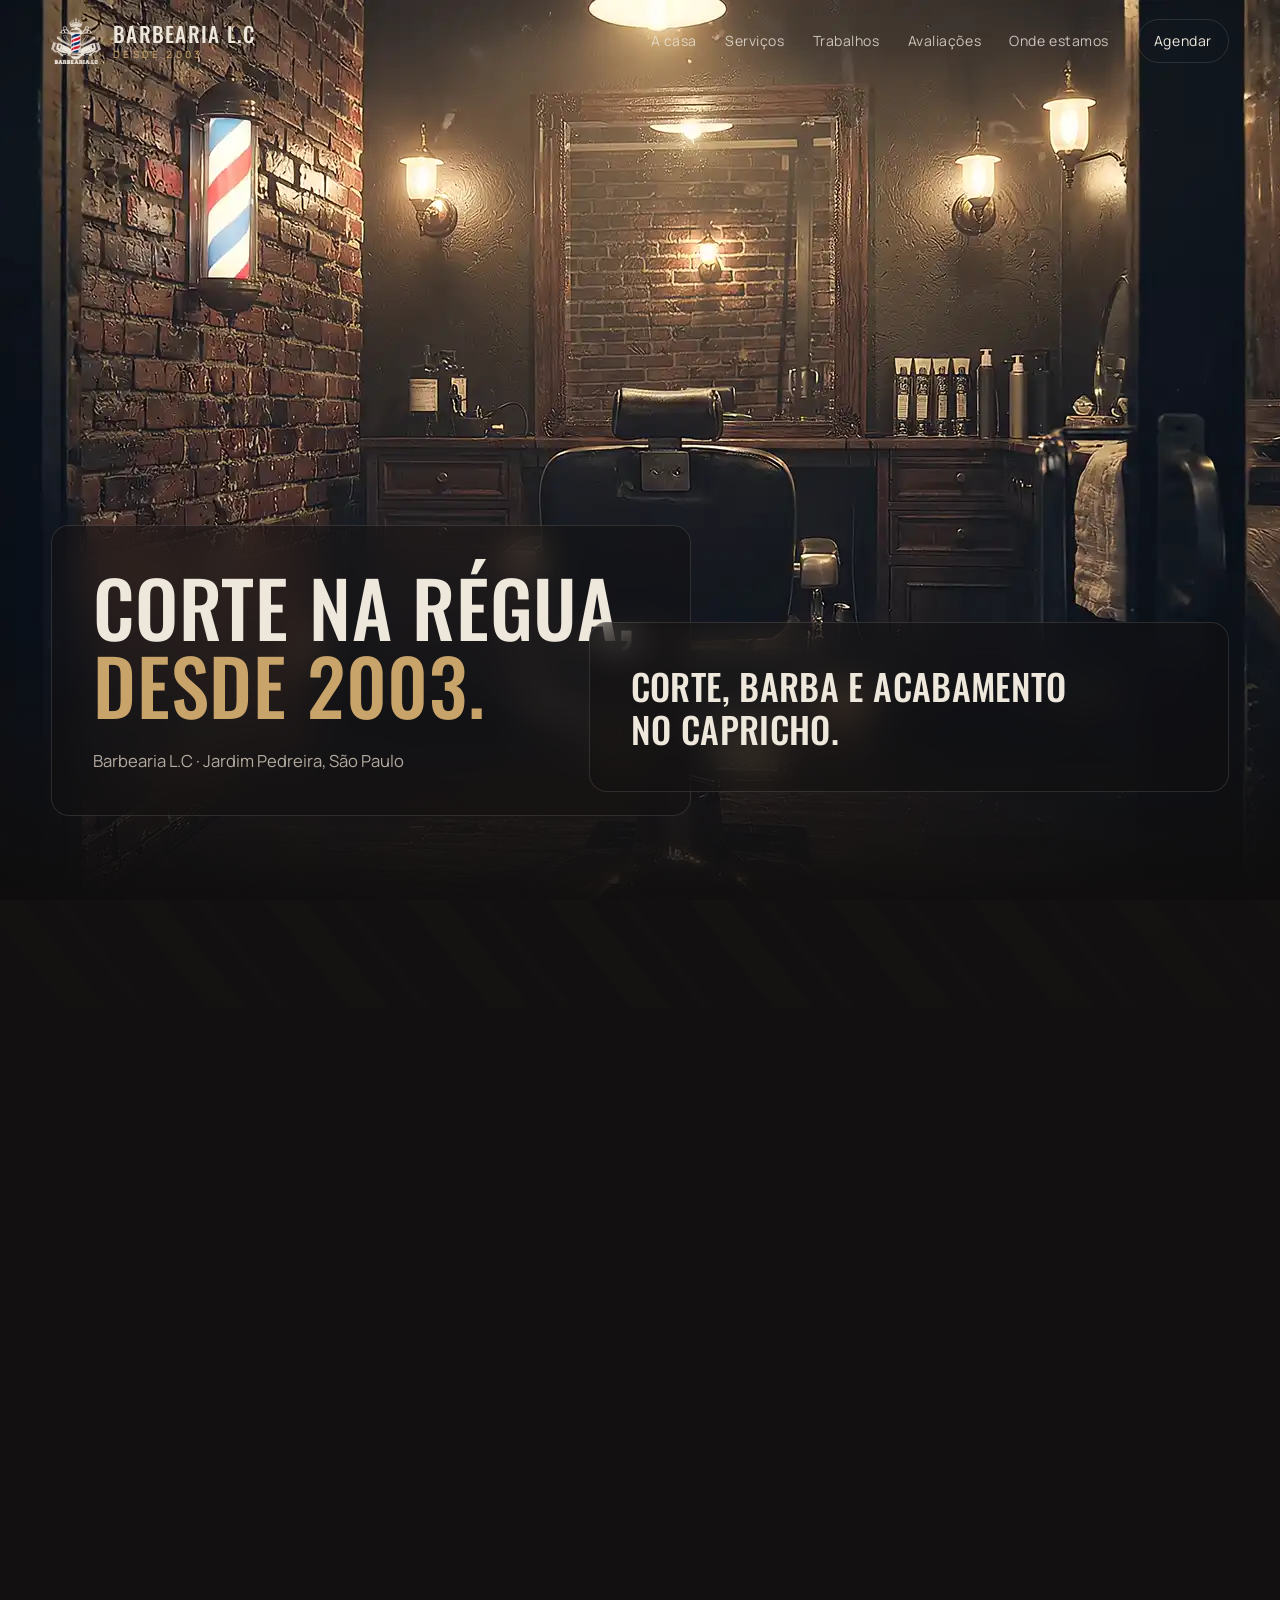
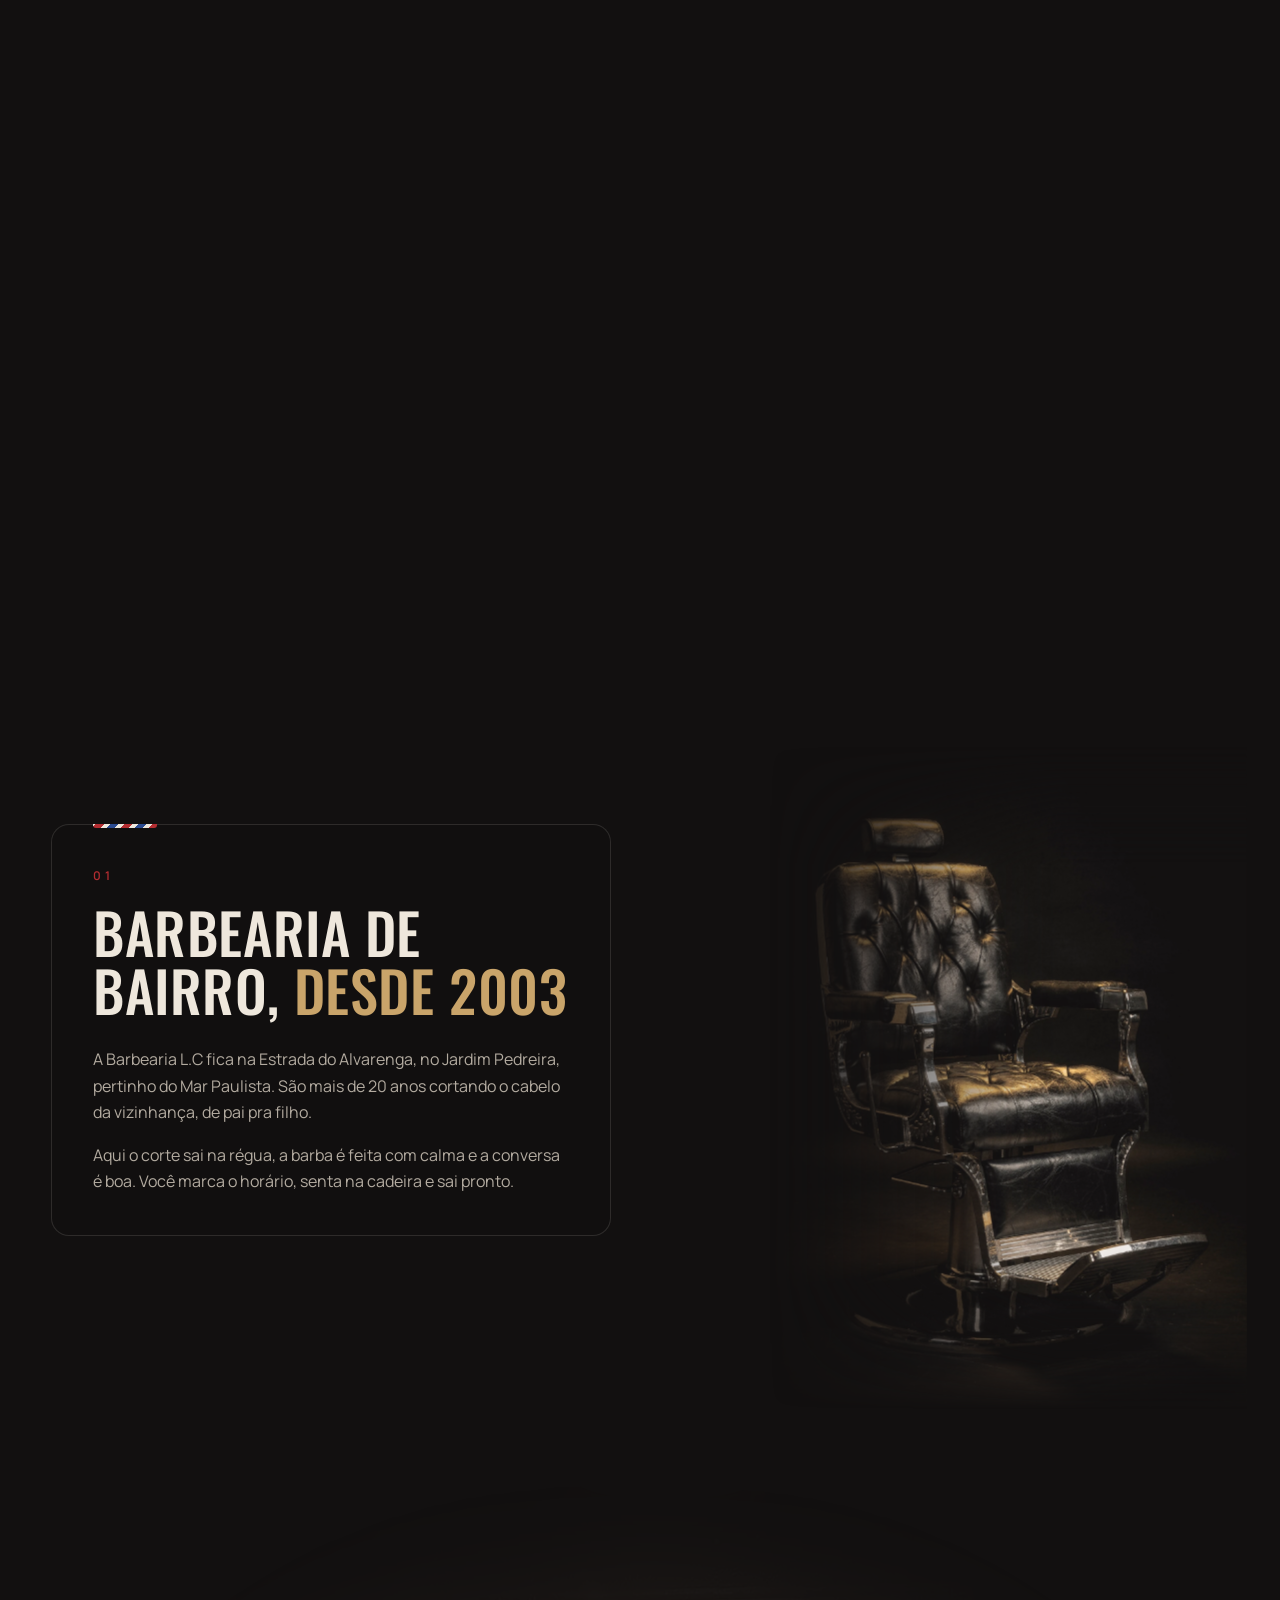
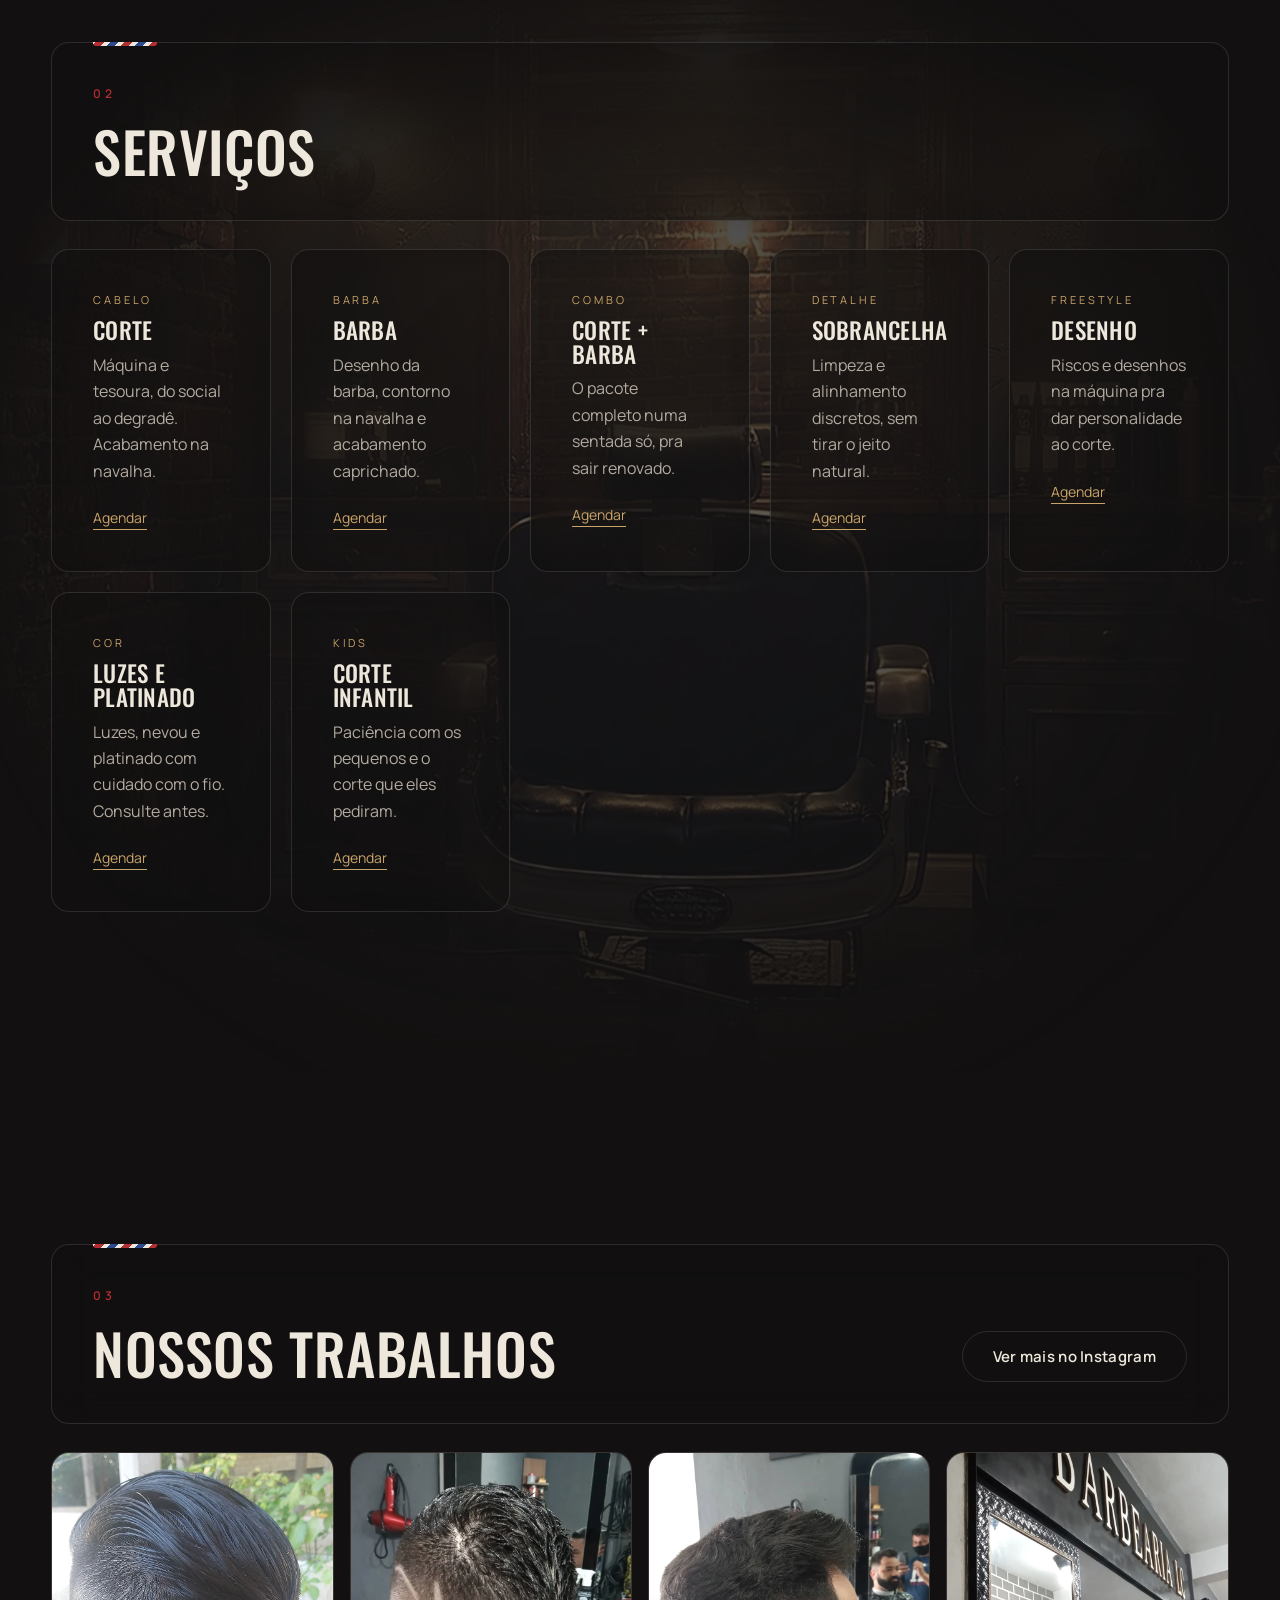
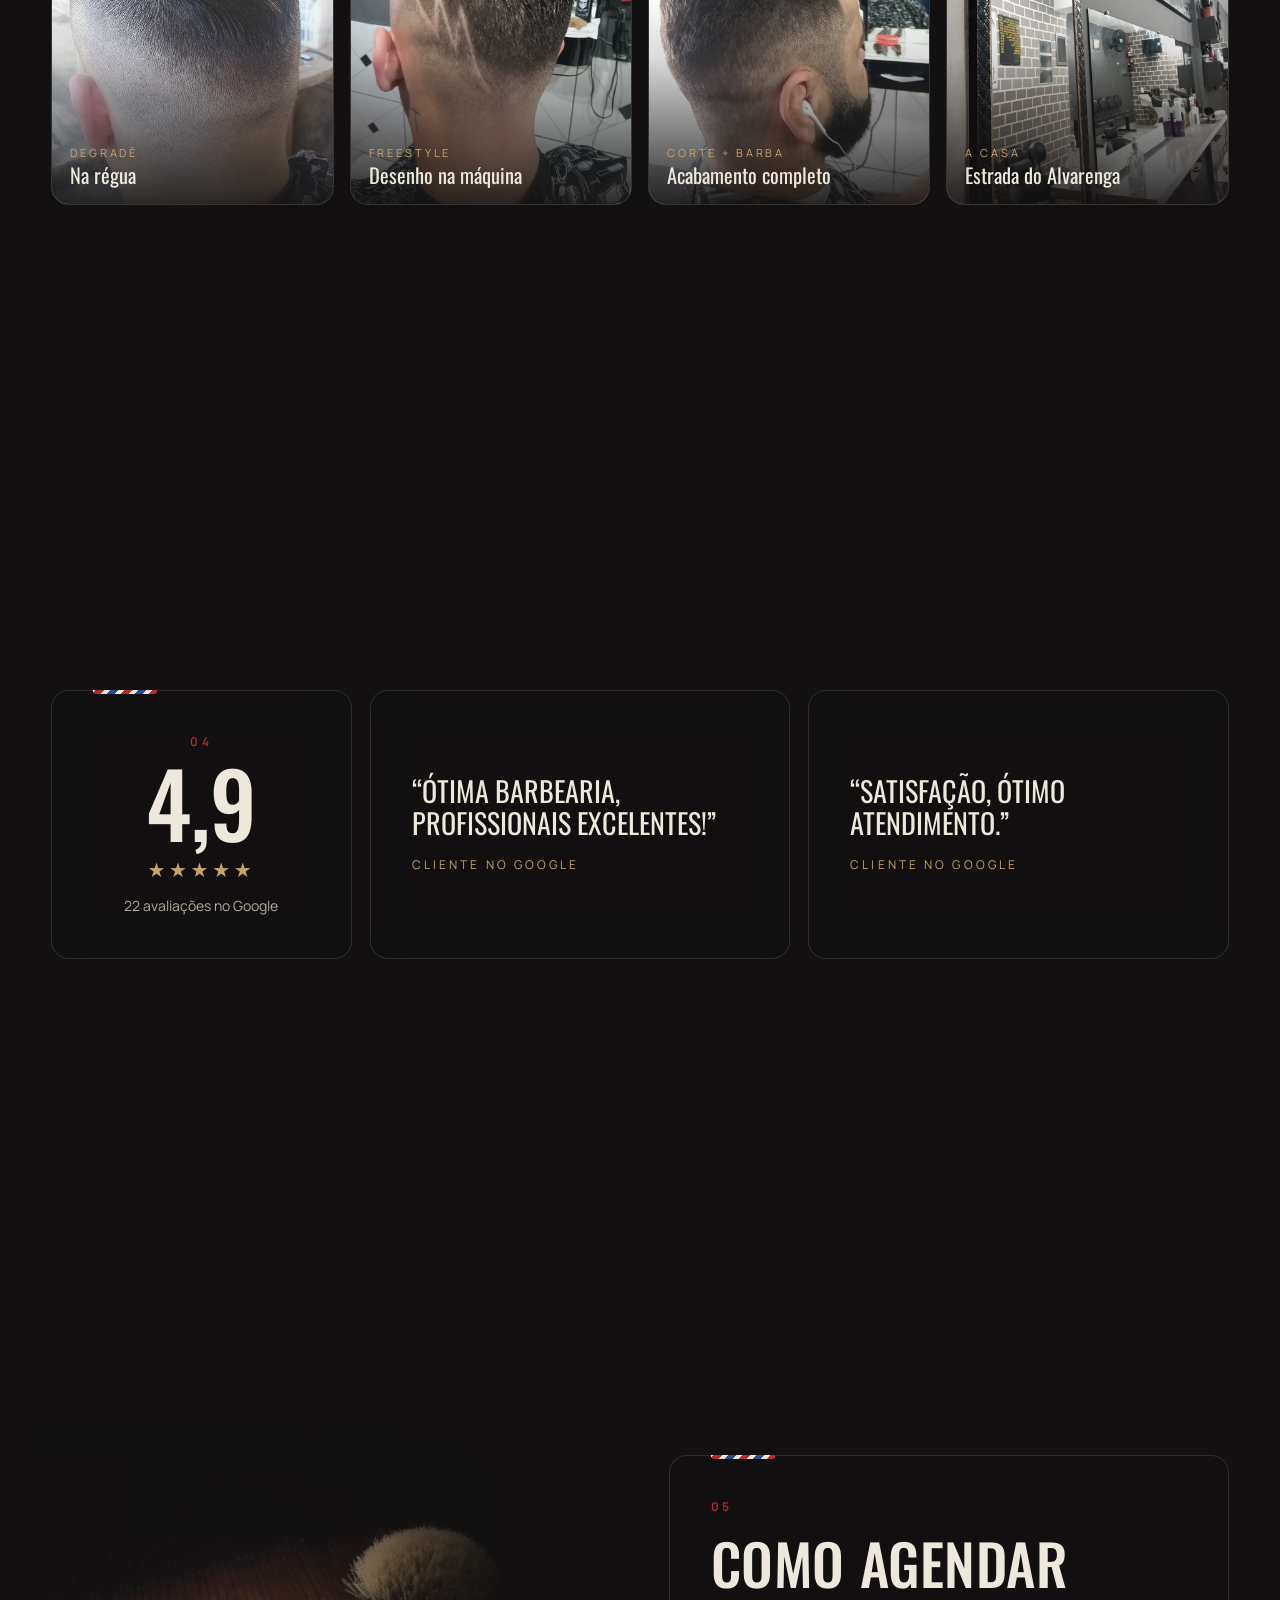
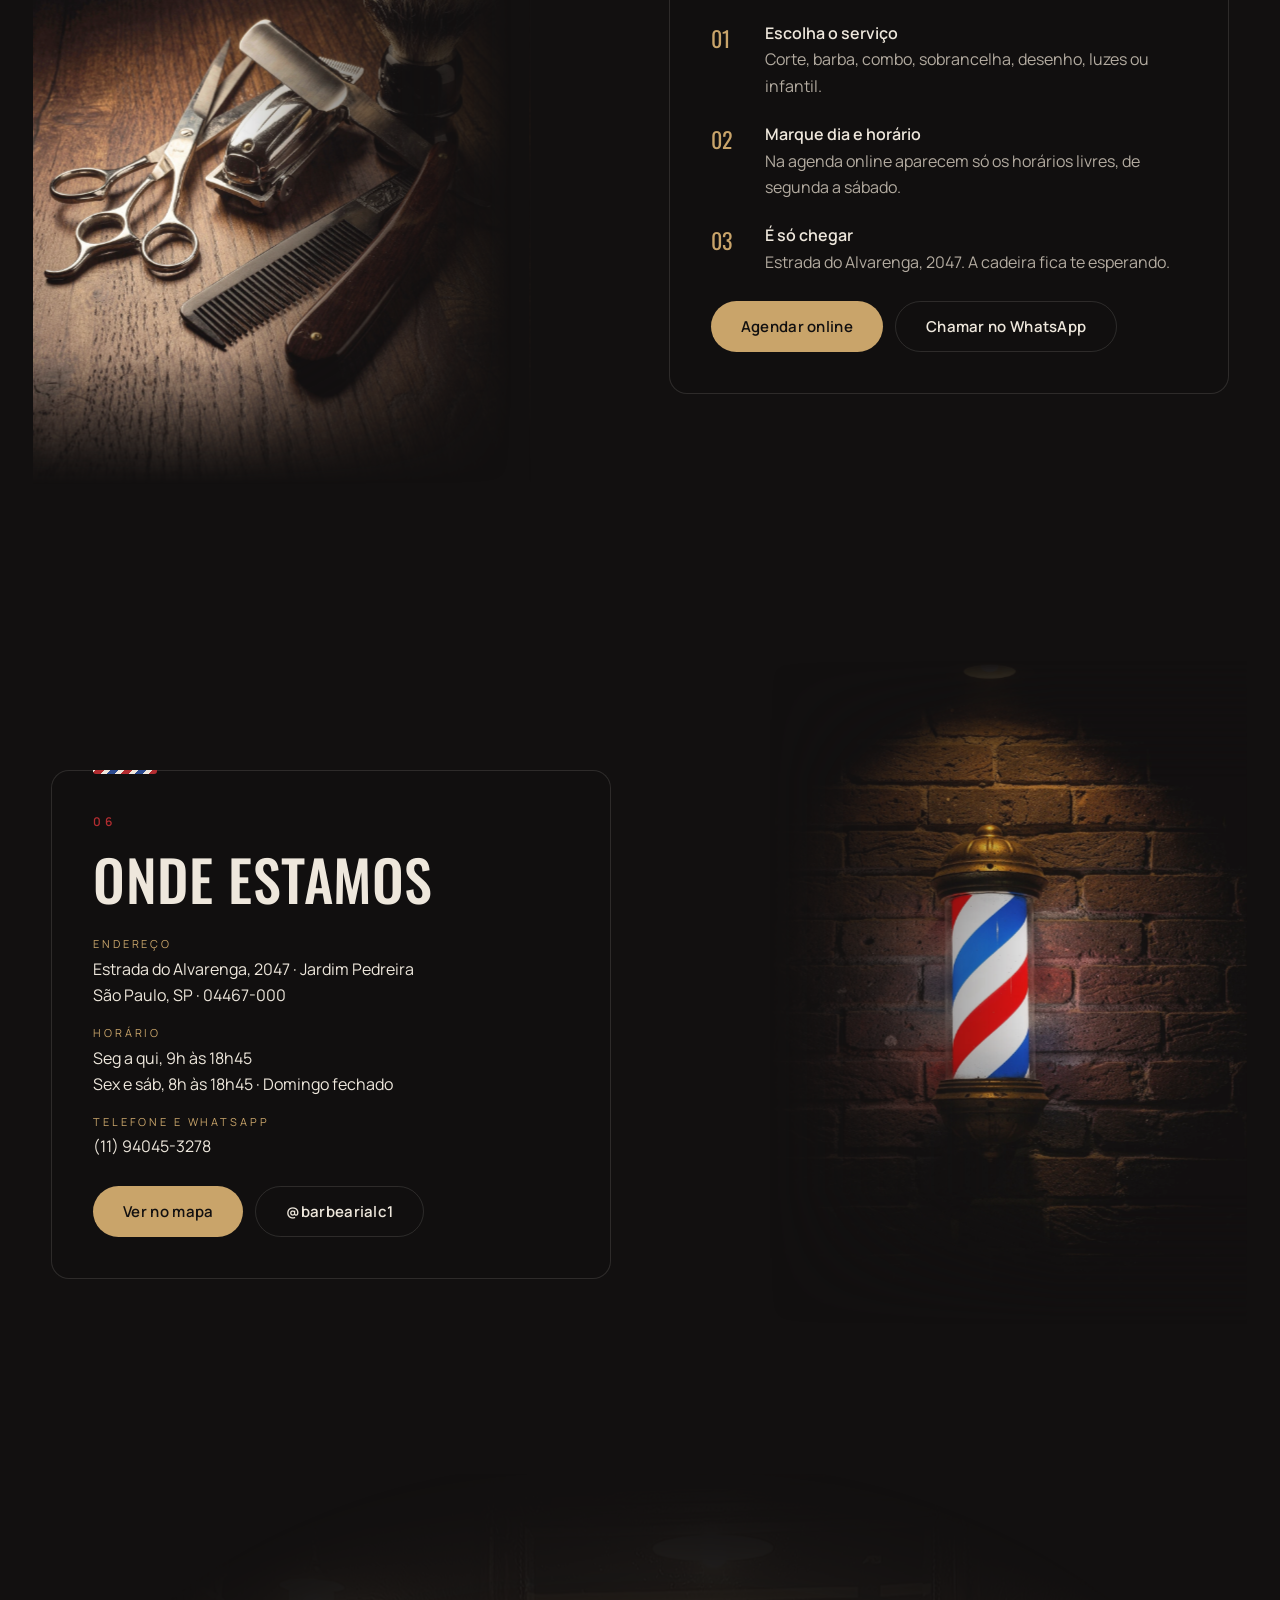
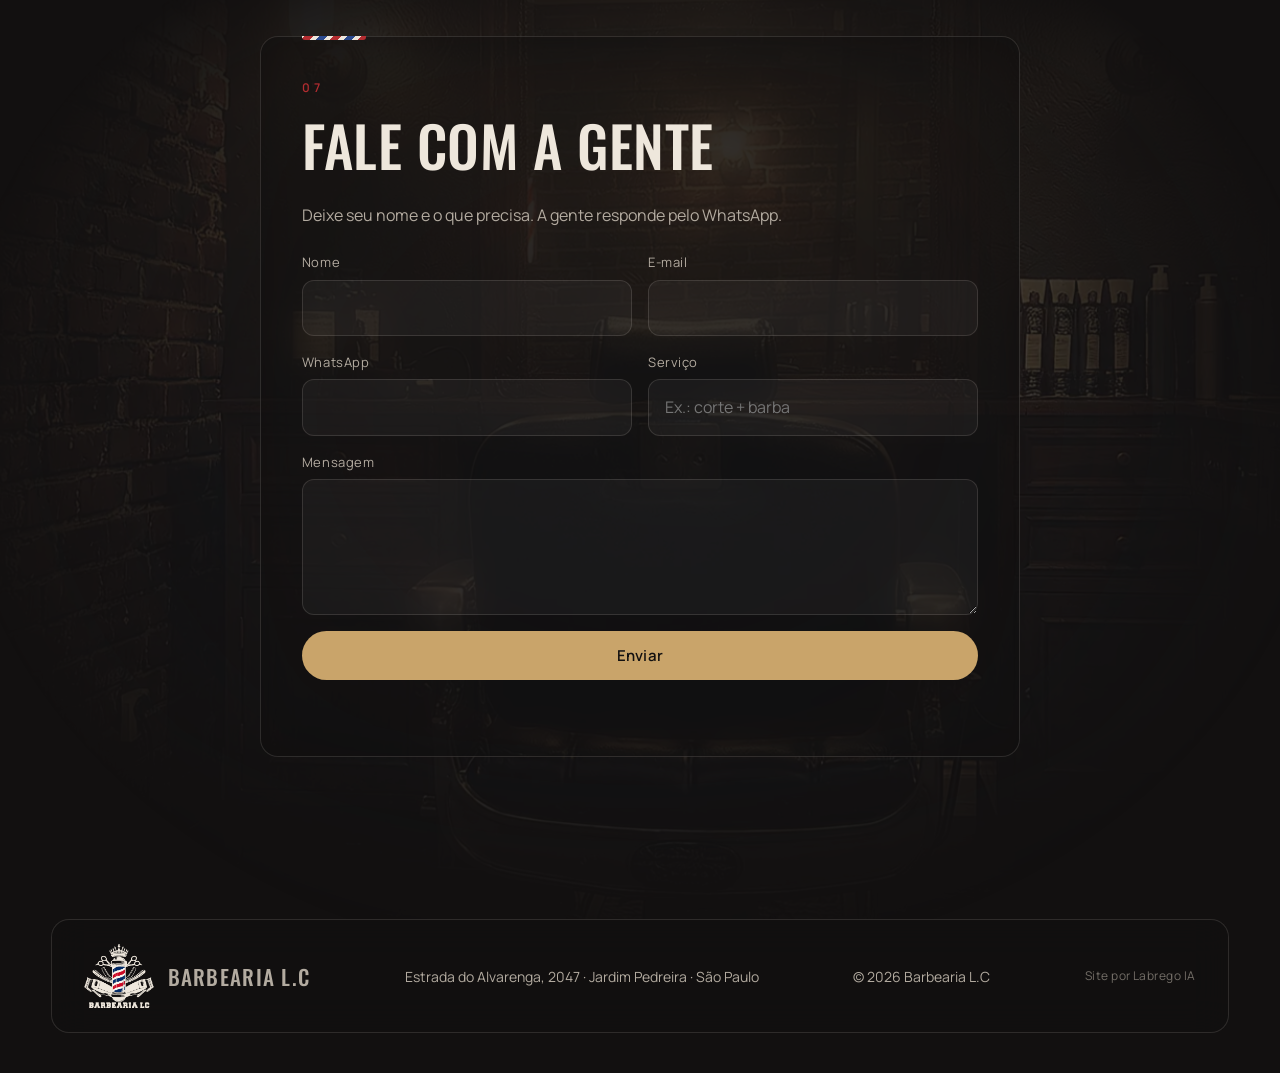
==== site/index.html @ 3ea953ac "Site da Barbearia L.C: abertura cinematográfica, serviços, trabalhos, avaliações, agenda e painel Co" ====
<!doctype html>
<!--
  Barbearia L.C · Site Cinematográfico por Labrego IA (labregoia.com.br)
  Projeto: LBG-SC-20261104-086B96C0A0 · Assinatura LBG-SC-2026-v1
  © 2026 Labrego IA. Estrutura, código e método licenciados.
-->
<html lang="pt-BR">
<head>
  <meta charset="utf-8">
  <meta name="viewport" content="width=device-width, initial-scale=1">
  <title>Barbearia L.C · Corte e barba no Jardim Pedreira, São Paulo</title>
  <meta name="description" content="Barbearia L.C, desde 2003 na Estrada do Alvarenga, 2047 (Jardim Pedreira / Mar Paulista, zona sul de SP). Corte, barba, sobrancelha, desenho e luzes. Agende online ou pelo WhatsApp.">
  <meta name="generator" content="Site Cinematográfico · Labrego IA">
  <meta name="author" content="Labrego IA · labregoia.com.br">
  <meta property="og:title" content="Barbearia L.C · Desde 2003">
  <meta property="og:description" content="Corte na régua, barba e acabamento no Jardim Pedreira, zona sul de São Paulo. Agende online.">
  <meta property="og:image" content="assets/frames/desktop/f_0001.webp">
  <meta name="theme-color" content="#121010">
  <link rel="icon" href="assets/logo.png">
  <link rel="preconnect" href="https://fonts.googleapis.com">
  <link rel="preconnect" href="https://fonts.gstatic.com" crossorigin>
  <link href="https://fonts.googleapis.com/css2?family=Oswald:wght@400;500;600&family=Manrope:wght@400;500;600&display=swap" rel="stylesheet">
  <link rel="preload" as="image" href="assets/frames/desktop/f_0001.webp">
  <link rel="stylesheet" href="estilo.css?v=1">
</head>
<body>

<header class="topo">
  <a href="#inicio" class="marca" aria-label="Barbearia L.C">
    <img class="marca-logo" src="assets/logo.png" alt="" width="515" height="474">
    <span class="marca-texto">Barbearia L.C<small>desde 2003</small></span>
  </a>
  <nav class="menu" aria-label="Seções">
    <a href="#sobre">A casa</a>
    <a href="#servicos">Serviços</a>
    <a href="#trabalhos">Trabalhos</a>
    <a href="#avaliacoes">Avaliações</a>
    <a href="#local">Onde estamos</a>
    <a href="agendar.html" class="menu-cta">Agendar</a>
  </nav>
</header>

<main>

  <section id="inicio" class="cine" style="--altura: 420vh">
    <div class="cine-palco">
      <canvas class="cine-canvas" aria-hidden="true"></canvas>
      <div class="cine-vinheta"></div>

      <div class="momento" data-de="0" data-ate="0.28">
        <div class="painel painel--vidro">
          <h1 class="titulo-abertura">Corte na régua, <em>desde 2003.</em></h1>
          <p class="apoio">Barbearia L.C · Jardim Pedreira, São Paulo</p>
        </div>
      </div>
      <div class="momento momento--direita" data-de="0.36" data-ate="0.64">
        <div class="painel painel--vidro">
          <p class="destaque">Corte, barba e acabamento no capricho.</p>
        </div>
      </div>
      <div class="momento momento--centro" data-de="0.72" data-ate="1">
        <div class="painel painel--vidro">
          <p class="destaque">Sua cadeira tá esperando.</p>
          <a href="agendar.html" class="botao">Agendar horário</a>
        </div>
      </div>

      <div class="cine-dica" aria-hidden="true"><span></span>role</div>
    </div>
  </section>

  <section id="sobre" class="secao">
    <img class="arte arte--direita arte--retrato" src="assets/img/desde2003.webp?v=1" alt="" loading="lazy">
    <div class="secao-grade">
      <div class="painel revelar">
        <span class="rotulo">01</span>
        <h2>Barbearia de bairro, <em>desde 2003</em></h2>
        <p>A Barbearia L.C fica na Estrada do Alvarenga, no Jardim Pedreira, pertinho do Mar Paulista. São mais de 20 anos cortando o cabelo da vizinhança, de pai pra filho.</p>
        <p>Aqui o corte sai na régua, a barba é feita com calma e a conversa é boa. Você marca o horário, senta na cadeira e sai pronto.</p>
      </div>
    </div>
  </section>

  <section id="servicos" class="secao secao--larga">
    <img class="arte arte--fundo" src="assets/img/servicos-fundo.webp?v=1" alt="" loading="lazy">
    <div class="painel painel--cabecalho revelar">
      <span class="rotulo">02</span>
      <h2>Serviços</h2>
    </div>
    <div class="cartoes">
      <article class="painel cartao revelar">
        <span class="tag">Cabelo</span>
        <h3>Corte</h3>
        <p>Máquina e tesoura, do social ao degradê. Acabamento na navalha.</p>
        <a href="agendar.html?servico=corte">Agendar</a>
      </article>
      <article class="painel cartao revelar">
        <span class="tag">Barba</span>
        <h3>Barba</h3>
        <p>Desenho da barba, contorno na navalha e acabamento caprichado.</p>
        <a href="agendar.html?servico=barba">Agendar</a>
      </article>
      <article class="painel cartao revelar">
        <span class="tag">Combo</span>
        <h3>Corte + Barba</h3>
        <p>O pacote completo numa sentada só, pra sair renovado.</p>
        <a href="agendar.html?servico=corte-barba">Agendar</a>
      </article>
      <article class="painel cartao revelar">
        <span class="tag">Detalhe</span>
        <h3>Sobrancelha</h3>
        <p>Limpeza e alinhamento discretos, sem tirar o jeito natural.</p>
        <a href="agendar.html?servico=sobrancelha">Agendar</a>
      </article>
      <article class="painel cartao revelar">
        <span class="tag">Freestyle</span>
        <h3>Desenho</h3>
        <p>Riscos e desenhos na máquina pra dar personalidade ao corte.</p>
        <a href="agendar.html?servico=desenho">Agendar</a>
      </article>
      <article class="painel cartao revelar">
        <span class="tag">Cor</span>
        <h3>Luzes e platinado</h3>
        <p>Luzes, nevou e platinado com cuidado com o fio. Consulte antes.</p>
        <a href="agendar.html?servico=luzes">Agendar</a>
      </article>
      <article class="painel cartao revelar">
        <span class="tag">Kids</span>
        <h3>Corte infantil</h3>
        <p>Paciência com os pequenos e o corte que eles pediram.</p>
        <a href="agendar.html?servico=infantil">Agendar</a>
      </article>
    </div>
  </section>

  <section id="trabalhos" class="secao secao--larga">
    <div class="painel painel--cabecalho revelar trab-cabecalho">
      <div>
        <span class="rotulo">03</span>
        <h2>Nossos trabalhos</h2>
      </div>
      <a class="botao botao--linha" href="https://www.instagram.com/barbearialc1/" target="_blank" rel="noopener">Ver mais no Instagram</a>
    </div>
    <div class="trabalhos">
      <a class="trabalho revelar" href="https://www.instagram.com/barbearialc1/p/CePprPzsVBP/" target="_blank" rel="noopener">
        <img src="assets/img/trabalhos/p_CePprPzsVBP.webp" alt="Corte degradê visto de costas" loading="lazy" width="900" height="1125">
        <span><small>Degradê</small>Na régua</span>
      </a>
      <a class="trabalho revelar" href="https://www.instagram.com/barbearialc1/p/CIJs5mCs9fc/" target="_blank" rel="noopener">
        <img src="assets/img/trabalhos/p_CIJs5mCs9fc.webp" alt="Corte com desenho em zigue-zague na lateral" loading="lazy" width="900" height="1125">
        <span><small>Freestyle</small>Desenho na máquina</span>
      </a>
      <a class="trabalho revelar" href="https://www.instagram.com/barbearialc1/p/CH8ClqPs8f7/" target="_blank" rel="noopener">
        <img src="assets/img/trabalhos/p_CH8ClqPs8f7.webp" alt="Corte degradê com barba, visto de costas" loading="lazy" width="900" height="1125">
        <span><small>Corte + Barba</small>Acabamento completo</span>
      </a>
      <a class="trabalho revelar" href="https://www.instagram.com/barbearialc1/p/CRr2nZVMMDb/" target="_blank" rel="noopener">
        <img src="assets/img/trabalhos/p_CRr2nZVMMDb.webp" alt="Interior da Barbearia L.C com espelhos e cadeiras" loading="lazy" width="900" height="1125">
        <span><small>A casa</small>Estrada do Alvarenga</span>
      </a>
    </div>
  </section>

  <section id="avaliacoes" class="secao">
    <div class="avaliacoes revelar">
      <div class="painel nota-google">
        <span class="rotulo">04</span>
        <strong class="nota">4,9</strong>
        <span class="estrelas" aria-label="4,9 de 5 estrelas">★★★★★</span>
        <p>22 avaliações no Google</p>
      </div>
      <blockquote class="painel depoimento">
        <p>“Ótima barbearia, profissionais excelentes!”</p>
        <cite>Cliente no Google</cite>
      </blockquote>
      <blockquote class="painel depoimento">
        <p>“Satisfação, ótimo atendimento.”</p>
        <cite>Cliente no Google</cite>
      </blockquote>
    </div>
  </section>

  <section id="processo" class="secao">
    <img class="arte arte--esquerda arte--retrato" src="assets/img/servicos.webp?v=1" alt="" loading="lazy">
    <div class="secao-grade secao-grade--direita">
      <div class="painel revelar">
        <span class="rotulo">05</span>
        <h2>Como agendar</h2>
        <ol class="passos">
          <li><strong>Escolha o serviço</strong><span>Corte, barba, combo, sobrancelha, desenho, luzes ou infantil.</span></li>
          <li><strong>Marque dia e horário</strong><span>Na agenda online aparecem só os horários livres, de segunda a sábado.</span></li>
          <li><strong>É só chegar</strong><span>Estrada do Alvarenga, 2047. A cadeira fica te esperando.</span></li>
        </ol>
        <div class="acoes" style="margin-top:26px">
          <a class="botao" href="agendar.html">Agendar online</a>
          <a class="botao botao--linha" data-whats href="#">Chamar no WhatsApp</a>
        </div>
      </div>
    </div>
  </section>

  <section id="local" class="secao">
    <img class="arte arte--direita arte--retrato" src="assets/img/poste.webp?v=1" alt="" loading="lazy">
    <div class="secao-grade">
      <div class="painel revelar">
        <span class="rotulo">06</span>
        <h2>Onde estamos</h2>
        <ul class="dados">
          <li><small>Endereço</small><span>Estrada do Alvarenga, 2047 · Jardim Pedreira<br>São Paulo, SP · 04467-000</span></li>
          <li><small>Horário</small><span>Seg a qui, 9h às 18h45<br>Sex e sáb, 8h às 18h45 · Domingo fechado</span></li>
          <li><small>Telefone e WhatsApp</small><span>(11) 94045-3278</span></li>
        </ul>
        <div class="acoes">
          <a class="botao" href="https://www.google.com/maps/search/?api=1&query=Barbearia+L.C+Estrada+do+Alvarenga+2047+S%C3%A3o+Paulo" target="_blank" rel="noopener">Ver no mapa</a>
          <a class="botao botao--linha" href="https://www.instagram.com/barbearialc1/" target="_blank" rel="noopener">@barbearialc1</a>
        </div>
      </div>
    </div>
  </section>

  <section id="contato" class="secao secao--contato">
    <img class="arte arte--fundo arte--suave" src="assets/img/contato.webp?v=1" alt="" loading="lazy">
    <div class="painel painel--form revelar">
      <span class="rotulo">07</span>
      <h2>Fale com a gente</h2>
      <p>Deixe seu nome e o que precisa. A gente responde pelo WhatsApp.</p>
      <form class="form" novalidate>
        <div class="campo">
          <label for="f-nome">Nome</label>
          <input id="f-nome" name="nome" autocomplete="name" required>
        </div>
        <div class="campo">
          <label for="f-email">E-mail</label>
          <input id="f-email" name="email" type="email" autocomplete="email" required>
        </div>
        <div class="campo">
          <label for="f-tel">WhatsApp</label>
          <input id="f-tel" name="telefone" type="tel" autocomplete="tel" inputmode="tel" required>
        </div>
        <div class="campo">
          <label for="f-serv">Serviço</label>
          <input id="f-serv" name="servico" list="lista-servicos" placeholder="Ex.: corte + barba">
          <datalist id="lista-servicos">
            <option value="Corte"><option value="Barba"><option value="Corte + Barba"><option value="Sobrancelha"><option value="Desenho"><option value="Luzes e platinado"><option value="Corte infantil">
          </datalist>
        </div>
        <div class="campo campo--inteiro">
          <label for="f-msg">Mensagem</label>
          <textarea id="f-msg" name="mensagem" rows="4"></textarea>
        </div>
        <input type="text" name="_honey" class="pote" tabindex="-1" autocomplete="off" aria-hidden="true">
        <button type="submit" class="botao campo--inteiro">Enviar</button>
        <p class="form-status campo--inteiro" role="status" aria-live="polite"></p>
      </form>
    </div>
  </section>

</main>

<footer class="rodape">
  <div class="painel rodape-painel">
    <span class="marca"><img class="selo-logo" src="assets/logo.png" alt="" width="515" height="474"><span class="marca-texto">Barbearia L.C</span></span>
    <span>Estrada do Alvarenga, 2047 · Jardim Pedreira · São Paulo</span>
    <span>© <span data-ano></span> Barbearia L.C</span>
    <a class="credito" href="https://labregoia.com.br" target="_blank" rel="noopener">Site por Labrego IA</a>
  </div>
</footer>

<a class="whats" target="_blank" rel="noopener" aria-label="Conversar no WhatsApp">
  <svg viewBox="0 0 32 32" aria-hidden="true"><path fill="currentColor" d="M16 3C9 3 3.3 8.6 3.3 15.6c0 2.4.7 4.7 1.9 6.7L3 29l6.9-2.1c1.9 1 4 1.6 6.1 1.6 7 0 12.7-5.6 12.7-12.6S23 3 16 3Zm0 23.1c-1.9 0-3.8-.5-5.4-1.5l-.4-.2-4.1 1.2 1.3-4-.3-.4a10.4 10.4 0 0 1-1.6-5.6C5.5 9.8 10.2 5.2 16 5.2s10.5 4.6 10.5 10.4S21.8 26.1 16 26.1Zm5.8-7.8c-.3-.2-1.9-.9-2.2-1-.3-.1-.5-.2-.7.2-.2.3-.8 1-1 1.2-.2.2-.4.2-.7.1-.3-.2-1.3-.5-2.5-1.6-.9-.8-1.6-1.8-1.7-2.1-.2-.3 0-.5.1-.6l.5-.6.3-.5c.1-.2 0-.4 0-.6l-1-2.4c-.3-.6-.5-.5-.7-.5h-.6c-.2 0-.6.1-.9.4-.3.3-1.2 1.1-1.2 2.8s1.2 3.2 1.4 3.4c.2.2 2.4 3.6 5.7 5 .8.4 1.4.6 1.9.7.8.3 1.6.2 2.2.1.7-.1 1.9-.8 2.2-1.5.3-.7.3-1.4.2-1.5-.1-.2-.3-.3-.6-.4Z"/></svg>
</a>
<a class="insta" href="https://www.instagram.com/barbearialc1/" target="_blank" rel="noopener" aria-label="Ver o Instagram @barbearialc1">
  <svg viewBox="0 0 24 24" aria-hidden="true"><rect x="3" y="3" width="18" height="18" rx="5" fill="none" stroke="currentColor" stroke-width="2"/><circle cx="12" cy="12" r="4.2" fill="none" stroke="currentColor" stroke-width="2"/><circle cx="17.4" cy="6.6" r="1.3" fill="currentColor"/></svg>
</a>

<script src="config.js?v=1"></script>
<script src="app.js?v=1"></script>
<script src="padrao.js?v=1"></script>
</body>
</html>
---- site/estilo.css ----
/* Site Cinematográfico · © 2026 Labrego IA · LBG-SC-2026-v1 */

/* ── Tokens: ajuste pela identidade visual do cliente ───────────────────── */
:root {
  --fundo: #121010;          /* MESMA cor usada nos prompts das imagens */
  --fundo-2: #1c1918;
  --texto: #eee7dc;
  --texto-suave: #b3aba0;
  --acento: #c9a46a;         /* dourado envelhecido */
  --vermelho: #b32d31;       /* vermelho do poste do logo */
  --acento-texto: #121010;   /* texto sobre o acento */
  --linha: rgb(238 231 220 / 0.13);
  --painel: rgb(18 16 16 / 0.66);
  --mistura: lighten;        /* tema escuro: lighten | tema claro: multiply */

  --fonte-titulo: "Oswald", "Arial Narrow", sans-serif;
  --fonte-texto: "Manrope", system-ui, sans-serif;

  --raio: 18px;
  --gutter: clamp(16px, 4vw, 56px);
  --largura: 1240px;
  --ease: cubic-bezier(.2, .7, .1, 1);
}
/* Tema claro (marcas de luz, saúde, casamento etc.): troque os tokens assim
:root {
  --fundo: #f4efe7; --fundo-2: #ebe4d8; --texto: #1d1a16; --texto-suave: #5d564c;
  --linha: rgb(29 26 22 / .12); --painel: rgb(244 239 231 / .7); --mistura: multiply;
}
*/

*, *::before, *::after { box-sizing: border-box; }
html { scroll-behavior: smooth; -webkit-text-size-adjust: 100%; overflow-x: clip; }
body {
  margin: 0;
  background: var(--fundo);
  color: var(--texto);
  font: 400 clamp(16px, 1.05vw, 18px)/1.65 var(--fonte-texto);
  overflow-x: clip;
  -webkit-font-smoothing: antialiased;
}

img { max-width: 100%; display: block; }
a { color: inherit; }
h1, h2, h3 { font-family: var(--fonte-titulo); font-weight: 300; line-height: 1.08; margin: 0 0 .5em; letter-spacing: -.01em; text-wrap: balance; }
h1 { font-size: clamp(38px, 6.2vw, 96px); }
h2 { font-size: clamp(32px, 4.2vw, 64px); }
h3 { font-size: clamp(21px, 1.8vw, 27px); font-weight: 500; }
p { margin: 0 0 1em; color: var(--texto-suave); text-wrap: pretty; }

/* ── Topo ──────────────────────────────────────────────────────────────── */
.topo {
  position: fixed; inset: 0 0 auto; z-index: 50;
  display: flex; align-items: center; justify-content: space-between; gap: 16px;
  padding: 18px var(--gutter);
  transition: background .4s var(--ease), backdrop-filter .4s;
}
.topo.rolou { background: rgb(18 16 16 / .6); backdrop-filter: blur(14px); -webkit-backdrop-filter: blur(14px); }
.marca { text-decoration: none; display: flex; align-items: center; }
.marca-logo { height: 34px; width: auto; }
.marca-texto { font-family: var(--fonte-titulo); font-size: 22px; letter-spacing: .02em; }
.menu { display: flex; gap: 28px; align-items: center; font-size: 14px; letter-spacing: .04em; }
.menu a { text-decoration: none; opacity: .8; transition: opacity .3s; }
.menu a:hover { opacity: 1; }
.menu-cta { border: 1px solid var(--linha); padding: 9px 16px; border-radius: 999px; opacity: 1 !important; }
@media (max-width: 760px) { .menu a:not(.menu-cta) { display: none; } }

/* ── Abertura cinematográfica ──────────────────────────────────────────── */
.cine { position: relative; height: var(--altura, 400vh); }
.cine-palco { position: sticky; top: 0; height: 100vh; height: 100svh; overflow: hidden; }
.cine-canvas { position: absolute; inset: 0; width: 100%; height: 100%; }
.cine-vinheta {
  position: absolute; inset: 0; pointer-events: none;
  background:
    radial-gradient(120% 90% at 50% 45%, transparent 55%, rgb(0 0 0 / .45) 100%),
    linear-gradient(to bottom, transparent 70%, var(--fundo) 100%);
}
.momento {
  position: absolute; inset: auto var(--gutter) 12vh; max-width: 640px;
  transform: translateY(24px);
  transition: transform .9s var(--ease);
  pointer-events: none;
}
/* O fade fica no próprio painel: opacity/filter no pai desliga o backdrop-filter
   durante a transição e o vidro "estala" no fim (entrada e saída). */
.momento > .painel { opacity: 0; transition: opacity .7s var(--ease); }
.momento.ativo { transform: none; pointer-events: auto; }
.momento.ativo > .painel { opacity: 1; }
.momento--direita { left: auto; right: var(--gutter); }
.momento--centro { left: 50%; right: auto; transform: translate(-50%, 24px); text-align: center; width: min(640px, calc(100% - 2 * var(--gutter))); }
.momento--centro.ativo { transform: translate(-50%, 0); }
.titulo-abertura { margin-bottom: .3em; }
.apoio { font-size: clamp(16px, 1.3vw, 20px); margin: 0; }
.destaque { font-family: var(--fonte-titulo); font-size: clamp(24px, 2.8vw, 42px); line-height: 1.2; color: var(--texto); margin: 0 0 .6em; }
.destaque:last-child { margin: 0; }
.cine-dica {
  position: absolute; bottom: 28px; left: 50%; transform: translateX(-50%);
  display: grid; justify-items: center; gap: 8px; font-size: 11px; letter-spacing: .3em; text-transform: uppercase; opacity: .6;
  transition: opacity .5s;
}
.cine-dica span { width: 1px; height: 38px; background: linear-gradient(var(--texto), transparent); animation: dica 2s var(--ease) infinite; }
@keyframes dica { 0% { transform: scaleY(0); transform-origin: top; } 50% { transform: scaleY(1); transform-origin: top; } 51% { transform-origin: bottom; } 100% { transform: scaleY(0); transform-origin: bottom; } }
.cine.andou .cine-dica { opacity: 0; }

/* ── Painéis (todo texto mora num painel) ──────────────────────────────── */
.painel {
  position: relative;
  background: var(--painel);
  border: 1px solid var(--linha);
  border-radius: var(--raio);
  padding: clamp(24px, 3.2vw, 48px);
  backdrop-filter: blur(18px) saturate(1.1);
  -webkit-backdrop-filter: blur(18px) saturate(1.1);
}
.painel--vidro { background: rgb(18 16 16 / .42); }
.painel > :last-child { margin-bottom: 0; }
.rotulo { display: block; font-size: 12px; letter-spacing: .3em; color: var(--acento); margin-bottom: 18px; }

/* ── Seções ────────────────────────────────────────────────────────────── */
.secao {
  position: relative; isolation: isolate; overflow: clip;
  min-height: 100vh; padding: 18vh var(--gutter);
  display: grid; align-content: center;
}
.secao-grade { width: 100%; max-width: var(--largura); margin: 0 auto; display: grid; grid-template-columns: minmax(0, 560px) 1fr; }
.secao-grade--direita { grid-template-columns: 1fr minmax(0, 560px); }
.secao-grade--direita > .painel { grid-column: 2; }
.secao--larga { gap: 28px; justify-items: center; }
.painel--cabecalho { width: 100%; max-width: var(--largura); }
.cartoes { width: 100%; max-width: var(--largura); display: grid; grid-template-columns: repeat(auto-fit, minmax(260px, 1fr)); gap: 20px; }
.cartao h3 { margin-bottom: .4em; }
.cartao { transition: transform .5s var(--ease), border-color .5s; }
.cartao:hover { transform: translateY(-4px); border-color: color-mix(in srgb, var(--acento) 50%, transparent); }
.passos { list-style: none; margin: 8px 0 0; padding: 0; counter-reset: p; display: grid; gap: 22px; }
.passos li { counter-increment: p; display: grid; grid-template-columns: 42px 1fr; column-gap: 12px; }
.passos li::before { content: counter(p, decimal-leading-zero); grid-row: span 2; font-family: var(--fonte-titulo); color: var(--acento); font-size: 22px; }
.passos strong { font-weight: 600; }
.passos span { color: var(--texto-suave); }

/* ── Arte: imagens fundidas ao fundo (nunca retângulo com borda) ───────── */
.arte {
  position: absolute; z-index: -1; pointer-events: none;
  object-fit: cover; mix-blend-mode: var(--mistura);
  -webkit-mask-composite: source-in; mask-composite: intersect;
}
.arte--direita, .arte--esquerda { top: 0; bottom: 0; width: 64vw; height: 100%; }
.arte--direita {
  right: 0;
  -webkit-mask-image: linear-gradient(to left, #000 38%, transparent 96%), linear-gradient(to bottom, transparent, #000 18%, #000 80%, transparent);
          mask-image: linear-gradient(to left, #000 38%, transparent 96%), linear-gradient(to bottom, transparent, #000 18%, #000 80%, transparent);
}
.arte--esquerda {
  left: 0;
  -webkit-mask-image: linear-gradient(to right, #000 38%, transparent 96%), linear-gradient(to bottom, transparent, #000 18%, #000 80%, transparent);
          mask-image: linear-gradient(to right, #000 38%, transparent 96%), linear-gradient(to bottom, transparent, #000 18%, #000 80%, transparent);
}
.arte--fundo {
  inset: 0; width: 100%; height: 100%; opacity: .5;
  /* closest-side: a elipse zera exatamente na borda, então nunca sobra linha reta */
  -webkit-mask-image: radial-gradient(closest-side, #000 35%, transparent 100%), linear-gradient(to bottom, transparent, #000 22%, #000 78%, transparent);
          mask-image: radial-gradient(closest-side, #000 35%, transparent 100%), linear-gradient(to bottom, transparent, #000 22%, #000 78%, transparent);
}
.arte--suave { opacity: .32; }
/* Parallax leve aplicado pelo app.js */
.arte[data-parallax] { will-change: transform; }

/* ── Contato ───────────────────────────────────────────────────────────── */
.secao--contato { justify-items: center; }
.painel--form { width: 100%; max-width: 760px; }
.form { display: grid; grid-template-columns: 1fr 1fr; gap: 16px; margin-top: 24px; }
.campo { display: grid; gap: 6px; }
.campo--inteiro { grid-column: 1 / -1; }
.campo label { font-size: 13px; letter-spacing: .04em; color: var(--texto-suave); }
.campo input, .campo textarea {
  width: 100%; font: inherit; color: var(--texto);
  background: rgb(255 255 255 / .04); border: 1px solid var(--linha); border-radius: 12px;
  padding: 14px 16px; transition: border-color .3s, background .3s; resize: vertical;
}
.campo input:focus, .campo textarea:focus { outline: none; border-color: var(--acento); background: rgb(255 255 255 / .07); }
.campo.erro input { border-color: #d9776b; }
.pote { position: absolute; left: -9999px; }
.form-status { min-height: 1.4em; margin: 0; font-size: 14px; }
.form-status.ok { color: var(--acento); }
.form-status.falha { color: #e39a90; }
@media (max-width: 640px) { .form { grid-template-columns: 1fr; } }

/* ── Botões ────────────────────────────────────────────────────────────── */
.botao {
  display: inline-flex; align-items: center; justify-content: center; gap: 10px;
  font: 600 15px/1 var(--fonte-texto); letter-spacing: .02em; text-decoration: none; cursor: pointer;
  color: var(--acento-texto); background: var(--acento); border: 0; border-radius: 999px;
  padding: 17px 30px; transition: transform .4s var(--ease), filter .3s;
}
.botao:hover { transform: translateY(-2px); filter: brightness(1.08); }
.botao[disabled] { opacity: .6; cursor: progress; }

/* ── WhatsApp flutuante ────────────────────────────────────────────────── */
.whats {
  position: fixed; right: max(16px, env(safe-area-inset-right)); bottom: max(18px, env(safe-area-inset-bottom)); z-index: 60;
  width: 58px; height: 58px; border-radius: 50%; display: grid; place-items: center;
  background: #25d366; color: #fff; box-shadow: 0 10px 30px rgb(0 0 0 / .35);
  transform: scale(0); transition: transform .5s var(--ease);
}
.whats.visivel { transform: scale(1); }
.whats:hover { transform: scale(1.07); }
.whats svg { width: 30px; height: 30px; }
.whats::after { content: ""; position: absolute; inset: 0; border-radius: 50%; border: 2px solid #25d366; animation: pulso 2.6s ease-out infinite; }
@keyframes pulso { from { transform: scale(1); opacity: .7; } to { transform: scale(1.6); opacity: 0; } }

/* ── Rodapé ────────────────────────────────────────────────────────────── */
.rodape { padding: 0 var(--gutter) 40px; }
.rodape-painel { max-width: var(--largura); margin: 0 auto; display: flex; flex-wrap: wrap; gap: 12px 32px; align-items: center; justify-content: space-between; font-size: 14px; color: var(--texto-suave); padding: 24px 32px; }
.credito { font-size: 12px; opacity: .6; text-decoration: none; letter-spacing: .04em; }
.credito:hover { opacity: 1; }

/* ── Revelar ao rolar ──────────────────────────────────────────────────── */
.revelar { opacity: 0; transform: translateY(40px); transition: opacity 1s var(--ease), transform 1.2s var(--ease); }
.revelar.visto { opacity: 1; transform: none; }

/* ── Celular ───────────────────────────────────────────────────────────── */
@media (max-width: 860px) {
  .secao { padding: 14vh var(--gutter); min-height: auto; }
  .secao-grade, .secao-grade--direita { grid-template-columns: 1fr; }
  .secao-grade--direita > .painel { grid-column: 1; }
  .arte--direita, .arte--esquerda { left: 0; right: 0; width: 100%; height: 70%; opacity: .55;
    -webkit-mask-image: linear-gradient(to bottom, transparent, #000 25%, #000 55%, transparent);
            mask-image: linear-gradient(to bottom, transparent, #000 25%, #000 55%, transparent); }
  .momento, .momento--direita { left: var(--gutter); right: var(--gutter); bottom: 10vh; }
}

@media (prefers-reduced-motion: reduce) {
  *, *::before, *::after { animation: none !important; transition: none !important; }
  .revelar, .momento:first-of-type, .momento:first-of-type > .painel { opacity: 1; transform: none; filter: none; }
  .cine { height: 100svh; }
  .momento:not(:first-of-type), .cine-dica { display: none; }
}


@media (max-width: 860px) {
  .momento, .momento--direita, .momento--centro { bottom: max(10vh, 164px); }
  .momento--centro { left: var(--gutter); right: var(--gutter); width: auto; transform: translateY(24px); }
  .momento--centro.ativo { transform: none; }
}
#servicos .arte--fundo { opacity: .32; }
/* Imagens laterais inteiras (sem recorte/zoom), centralizadas na seção */
@media (min-width: 861px) {
  .arte--direita, .arte--esquerda {
    --l: min(62vw, 1280px);
    width: var(--l); height: calc(var(--l) * 9 / 16);
    top: 0; bottom: 0; margin: auto 0;
  }
}

/* ── Instagram flutuante (acima do WhatsApp, aparece junto com ele) ───── */
.insta {
  position: fixed; right: max(16px, env(safe-area-inset-right)); bottom: calc(max(18px, env(safe-area-inset-bottom)) + 70px); z-index: 60;
  width: 58px; height: 58px; border-radius: 50%; display: grid; place-items: center; color: #fff;
  background: radial-gradient(circle at 30% 107%, #fdf497 0%, #fd5949 45%, #d6249f 60%, #285aeb 90%);
  box-shadow: 0 10px 30px rgb(0 0 0 / .35);
  transform: scale(0); transition: transform .5s var(--ease) .06s;
}
.whats.visivel + .insta { transform: scale(1); }
.whats.visivel + .insta:hover { transform: scale(1.07); }
.insta svg { width: 28px; height: 28px; }

/* ── Nossos trabalhos (fotos reais do Instagram) ───────────────────────── */
.trab-cabecalho { display: flex; flex-wrap: wrap; align-items: end; justify-content: space-between; gap: 18px; }
.trab-cabecalho h2 { margin: 0; }
.trabalhos { width: 100%; max-width: var(--largura); display: grid; grid-template-columns: repeat(4, minmax(0, 1fr)); gap: 16px; }
.trabalho { position: relative; display: block; overflow: hidden; border-radius: var(--raio); border: 1px solid var(--linha); aspect-ratio: 4 / 5; background: var(--fundo-2); text-decoration: none; }
.trabalho img { width: 100%; height: 100%; object-fit: cover; transition: transform 1.2s var(--ease), filter .6s; filter: saturate(.92) contrast(1.02); }
.trabalho::after { content: ""; position: absolute; inset: 0; background: linear-gradient(to top, rgb(18 16 16 / .88) 0%, rgb(18 16 16 / .15) 42%, transparent 60%); pointer-events: none; }
.trabalho span { position: absolute; left: 18px; right: 18px; bottom: 16px; z-index: 1; font-family: var(--fonte-titulo); font-size: clamp(19px, 1.6vw, 24px); line-height: 1.15; color: var(--texto); }
.trabalho small { display: block; font-family: var(--fonte-texto); font-size: 11px; letter-spacing: .26em; text-transform: uppercase; color: var(--acento); margin-bottom: 4px; }
.trabalho:hover img { transform: scale(1.05); filter: saturate(1) contrast(1.04); }
.trabalho:hover { border-color: color-mix(in srgb, var(--acento) 50%, transparent); }
@media (max-width: 860px) { .trabalhos { grid-template-columns: repeat(2, minmax(0, 1fr)); gap: 10px; } .trabalho span { left: 12px; right: 12px; bottom: 10px; } }

/* ── Padrão orgânico da marca (fundo vivo) ─────────────────────────────── */
body::before {
  content: ""; position: fixed; inset: -12% -8%; z-index: -1; pointer-events: none;
  background: url("assets/padrao-lc.svg?v=2") center / cover no-repeat;
  transform: translate3d(0, calc(var(--padrao-y, 0) * -1px), 0);
  animation: padrao-respira 38s ease-in-out infinite alternate;
  will-change: transform;
}
@keyframes padrao-respira {
  from { scale: 1; rotate: 0deg; }
  to   { scale: 1.08; rotate: -2.5deg; }
}
@media (prefers-reduced-motion: reduce) { body::before { animation: none; transform: none; } }

.rodape .marca { gap: 14px; }

/* ── Barbearia L.C ─────────────────────────────────────────────────────── */
h1, h2, h3 { font-weight: 500; text-transform: uppercase; letter-spacing: .01em; line-height: 1.02; }
h1 { font-size: clamp(40px, 6vw, 92px); }
h2 { font-size: clamp(34px, 4.4vw, 66px); }
h1 em, h2 em { font-style: normal; color: var(--acento); }
.destaque { font-family: var(--fonte-titulo); text-transform: uppercase; font-weight: 500; letter-spacing: .01em; }
.marca { gap: 12px; }
.marca-logo { height: 46px; width: auto; }
.marca-texto { font-family: var(--fonte-titulo); text-transform: uppercase; font-size: 21px; font-weight: 500; letter-spacing: .06em; line-height: 1; }
.marca-texto small { display: block; font-family: var(--fonte-texto); text-transform: uppercase; font-size: 10px; letter-spacing: .32em; color: var(--acento); margin-top: 5px; }
.rotulo { color: var(--vermelho); font-weight: 600; }
.cartao .tag { color: var(--acento); }
.selo-logo { height: 64px; width: auto; }
.rodape .marca { gap: 14px; }
/* faixa listrada do poste como detalhe no topo dos painéis de seção */
.secao .painel:not(.cartao):not(.depoimento)::before {
  content: ""; position: absolute; left: clamp(24px, 3.2vw, 48px); top: -1px; width: 64px; height: 4px; border-radius: 0 0 3px 3px;
  background: repeating-linear-gradient(-45deg, var(--vermelho) 0 6px, #eee7dc 6px 10px, #2b4a8f 10px 16px, #eee7dc 16px 20px);
}
/* Imagens verticais (3:4) nas laterais, inteiras */
@media (min-width: 861px) {
  .arte--retrato { --l: min(36vw, 620px); width: var(--l); height: calc(var(--l) * 4 / 3); }
  .arte--direita.arte--retrato { right: 4vw; }
  .arte--esquerda.arte--retrato { left: 4vw; }
}
/* Avaliações do Google */
.avaliacoes { width: 100%; max-width: var(--largura); margin: 0 auto; display: grid; grid-template-columns: 1fr 1.4fr 1.4fr; gap: 18px; align-items: stretch; }
.nota-google { text-align: center; display: grid; align-content: center; justify-items: center; }
.nota-google .rotulo { margin-bottom: 6px; }
.nota { font-family: var(--fonte-titulo); font-size: clamp(64px, 7vw, 104px); font-weight: 500; line-height: 1; color: var(--texto); }
.estrelas { color: var(--acento); letter-spacing: .18em; font-size: 20px; margin: 6px 0 8px; }
.nota-google p { margin: 0; font-size: 14px; }
.depoimento { margin: 0; display: grid; align-content: center; }
.depoimento p { font-family: var(--fonte-titulo); text-transform: uppercase; font-size: clamp(22px, 2.2vw, 32px); line-height: 1.15; color: var(--texto); margin-bottom: .6em; }
.depoimento cite { font-style: normal; font-size: 12px; letter-spacing: .26em; text-transform: uppercase; color: var(--acento); }
@media (max-width: 860px) { .avaliacoes { grid-template-columns: 1fr; } }
.cartoes { grid-template-columns: repeat(auto-fit, minmax(min(210px, 100%), 1fr)); }
.secao--larga { grid-template-columns: minmax(0, 1fr); }
.cartao .tag { display: block; font-size: 11px; letter-spacing: .26em; text-transform: uppercase; color: var(--acento); margin-bottom: 10px; }
.cartao a { display: inline-block; margin-top: 6px; font-size: 14px; color: var(--acento); text-decoration: none; border-bottom: 1px solid currentColor; }
.dados { list-style: none; padding: 0; margin: 4px 0 26px; display: grid; gap: 16px; }
.dados li { display: grid; gap: 2px; }
.dados small { font-size: 11px; letter-spacing: .26em; text-transform: uppercase; color: var(--acento); }
.dados span { color: var(--texto); }
.botao--linha { background: transparent; color: var(--texto); border: 1px solid var(--linha); }
.acoes { display: flex; flex-wrap: wrap; gap: 12px; }
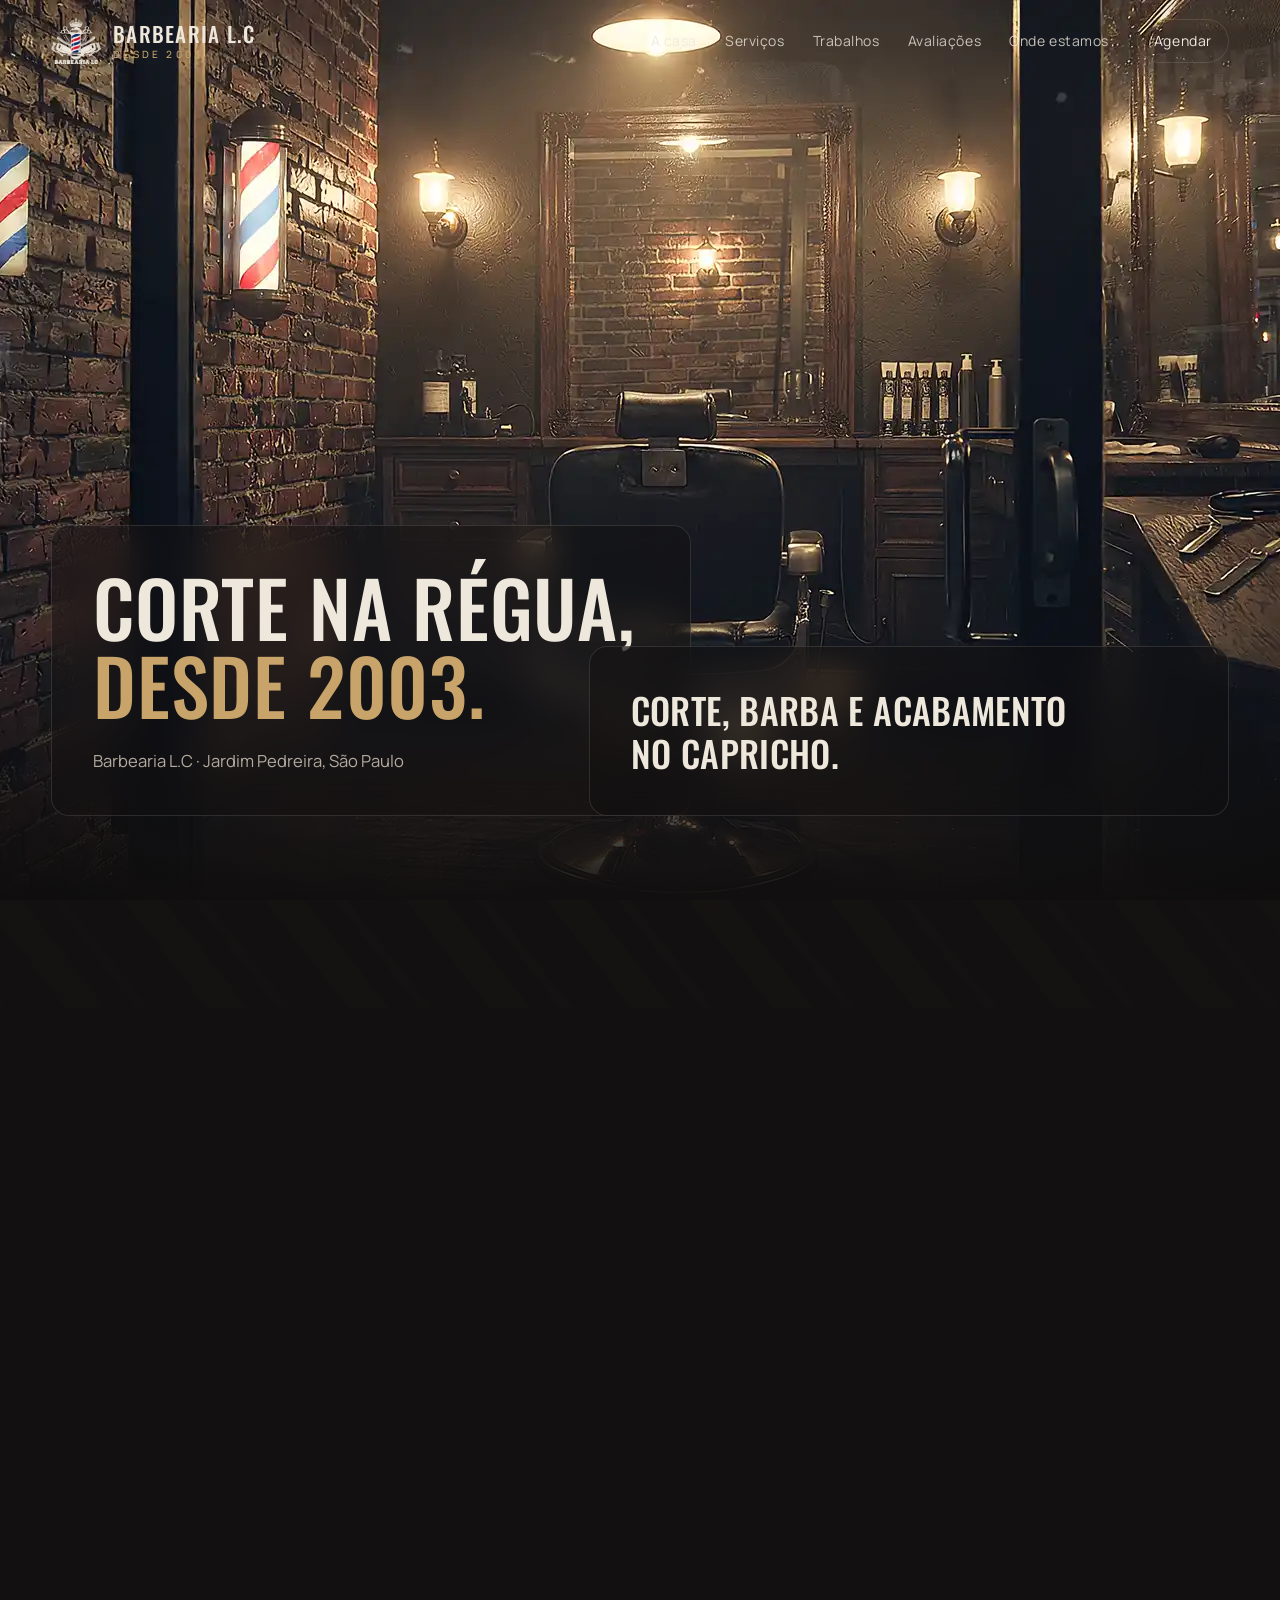
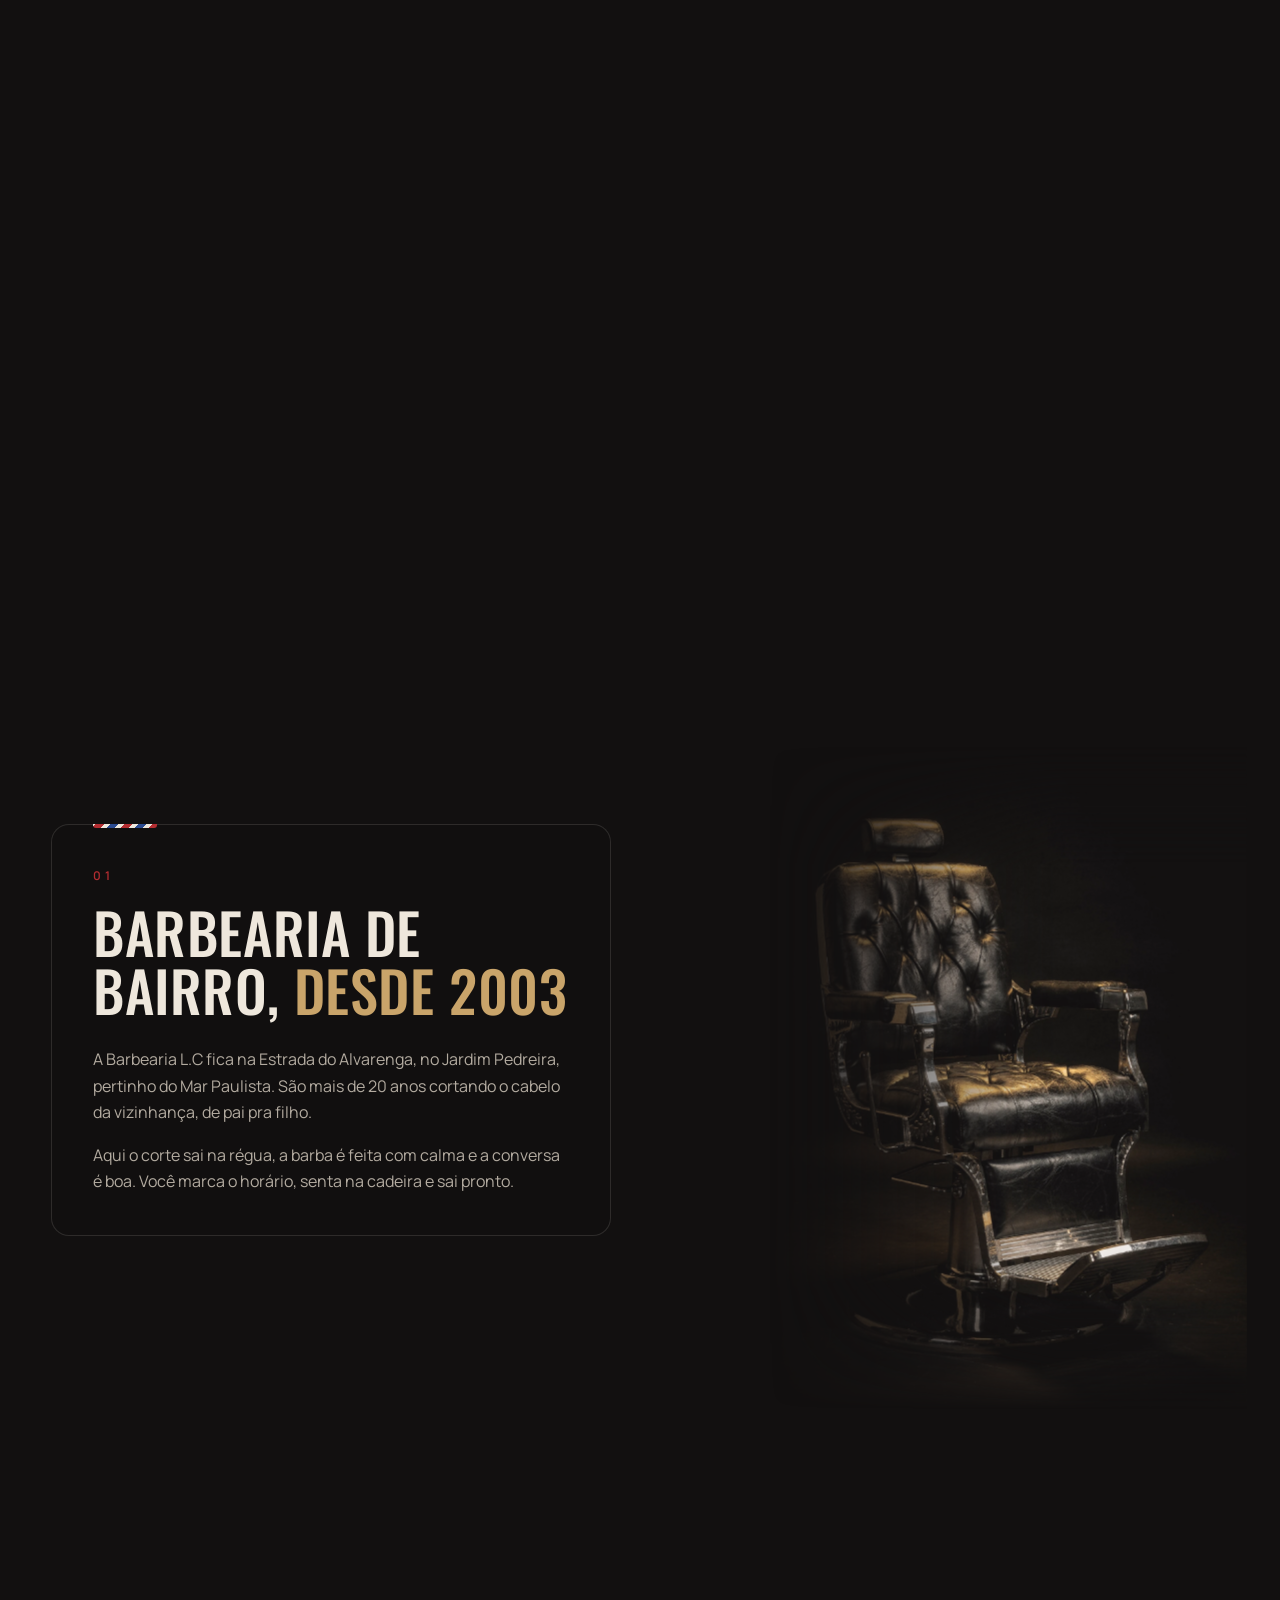
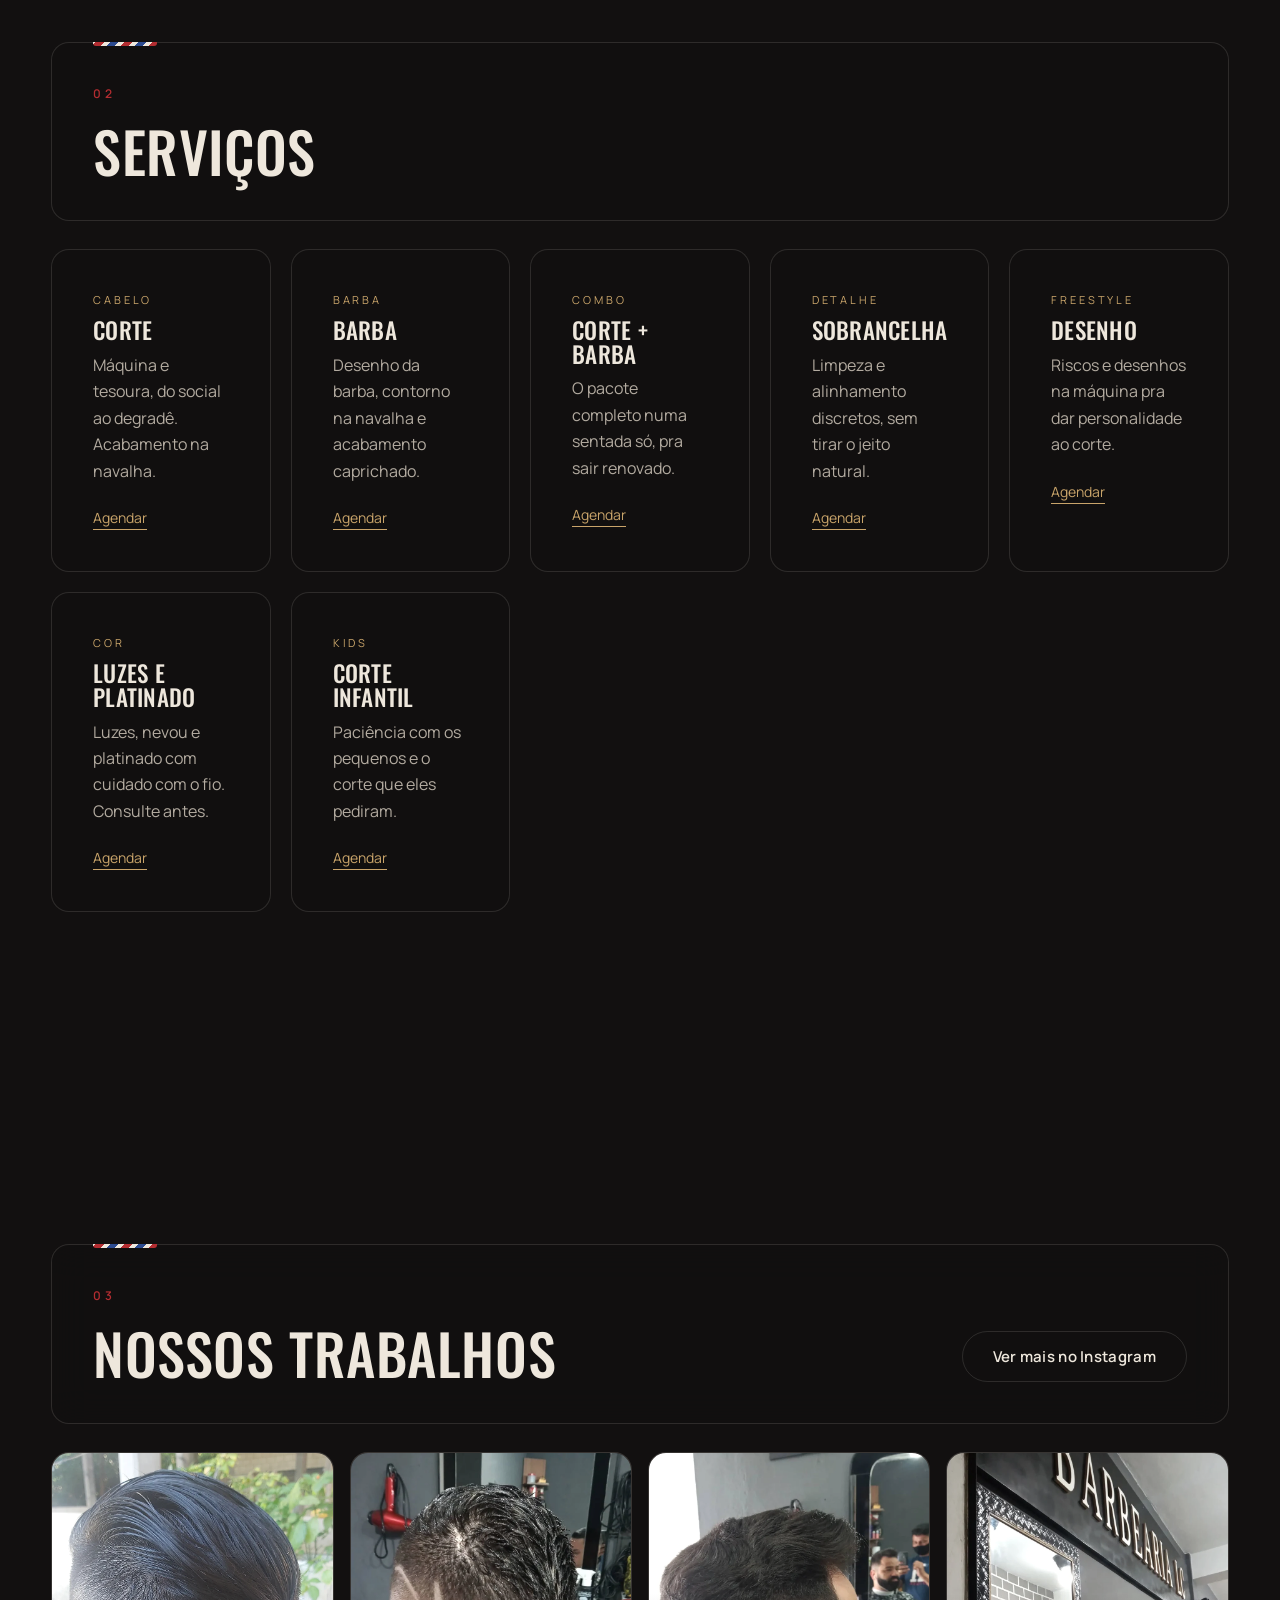
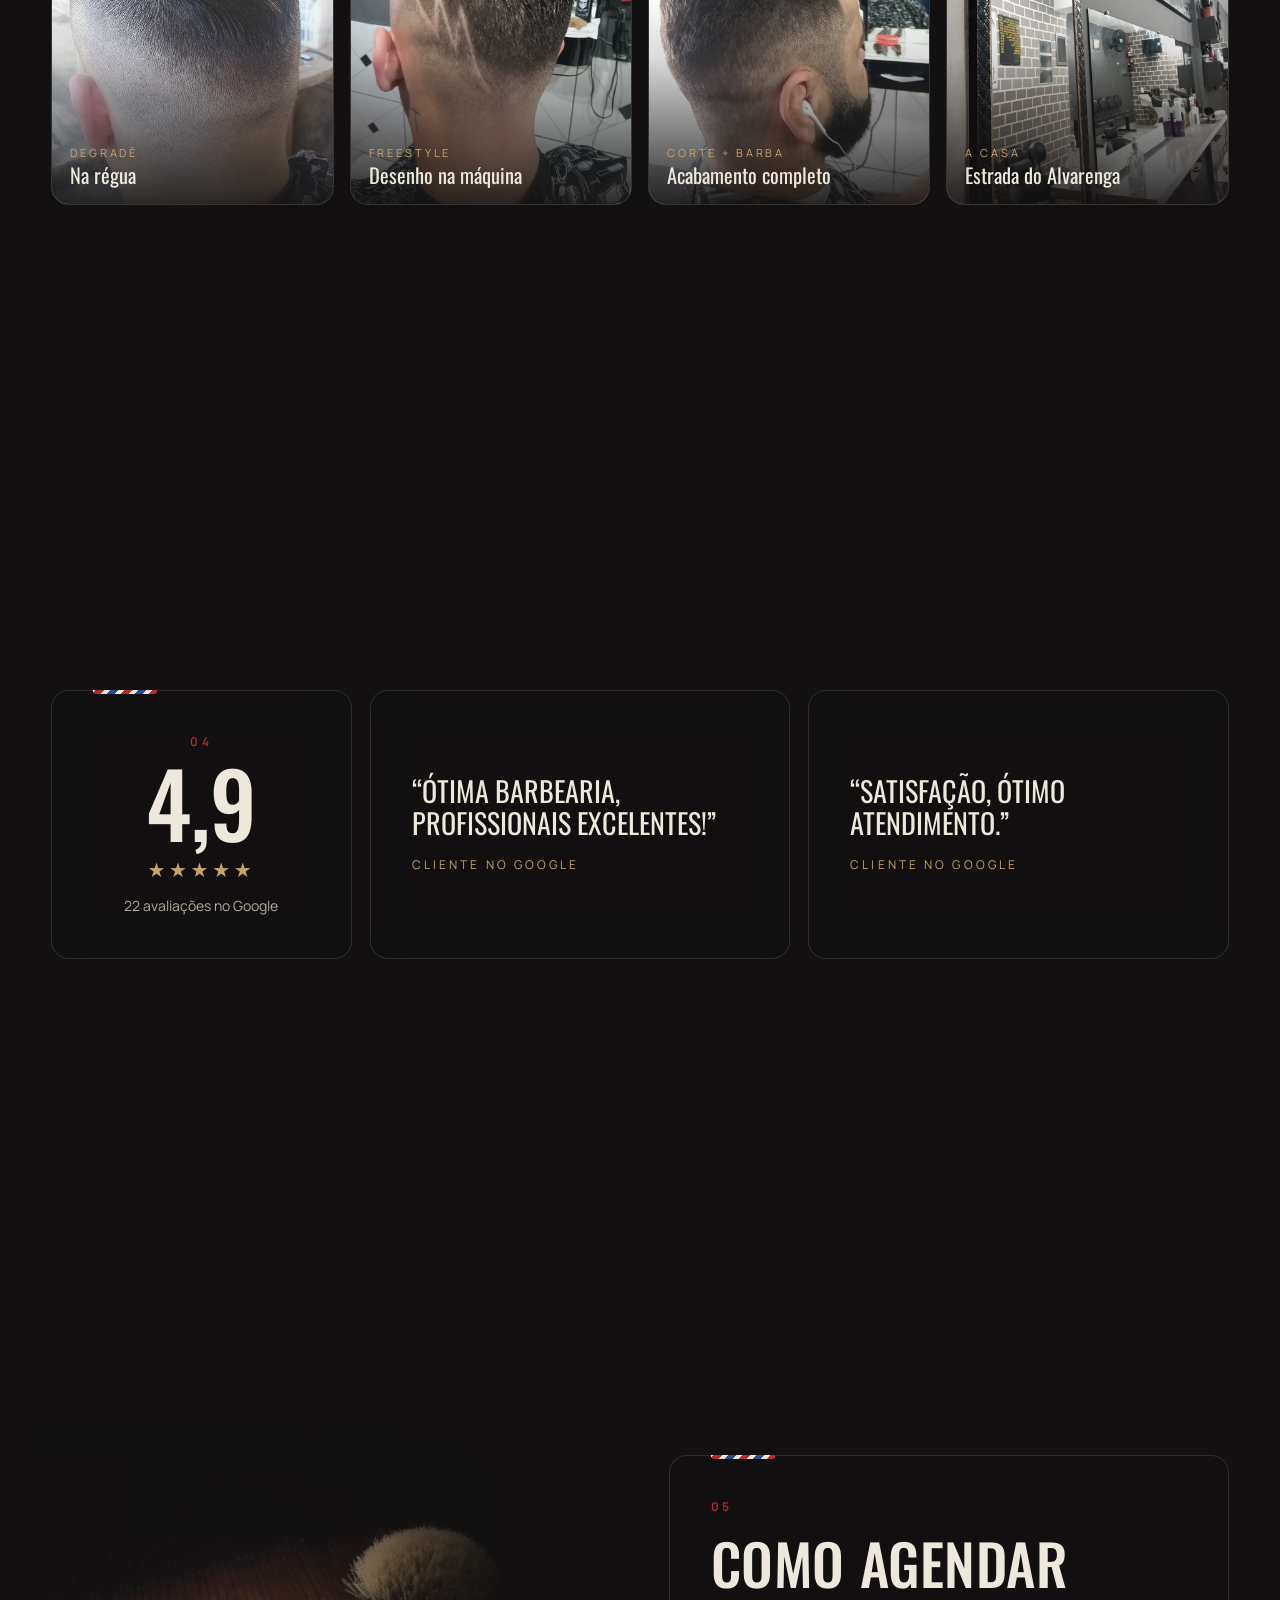
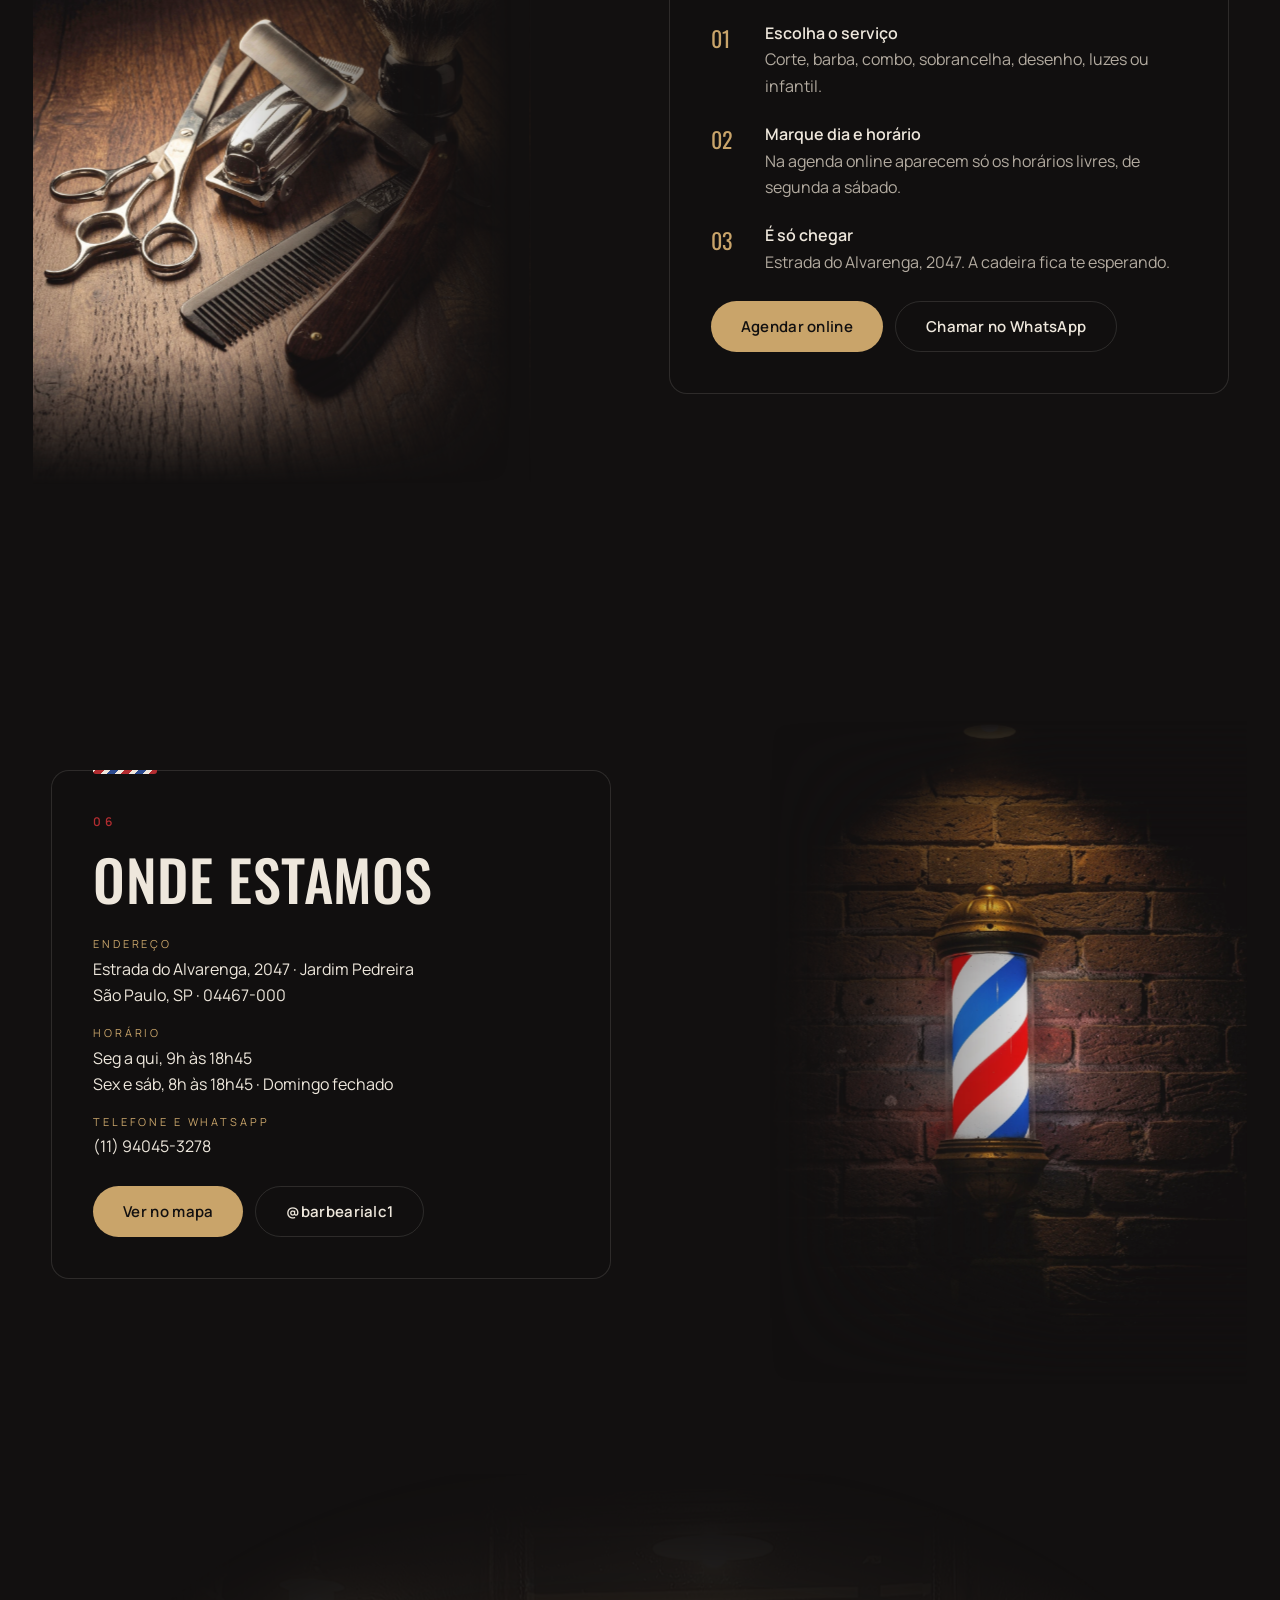
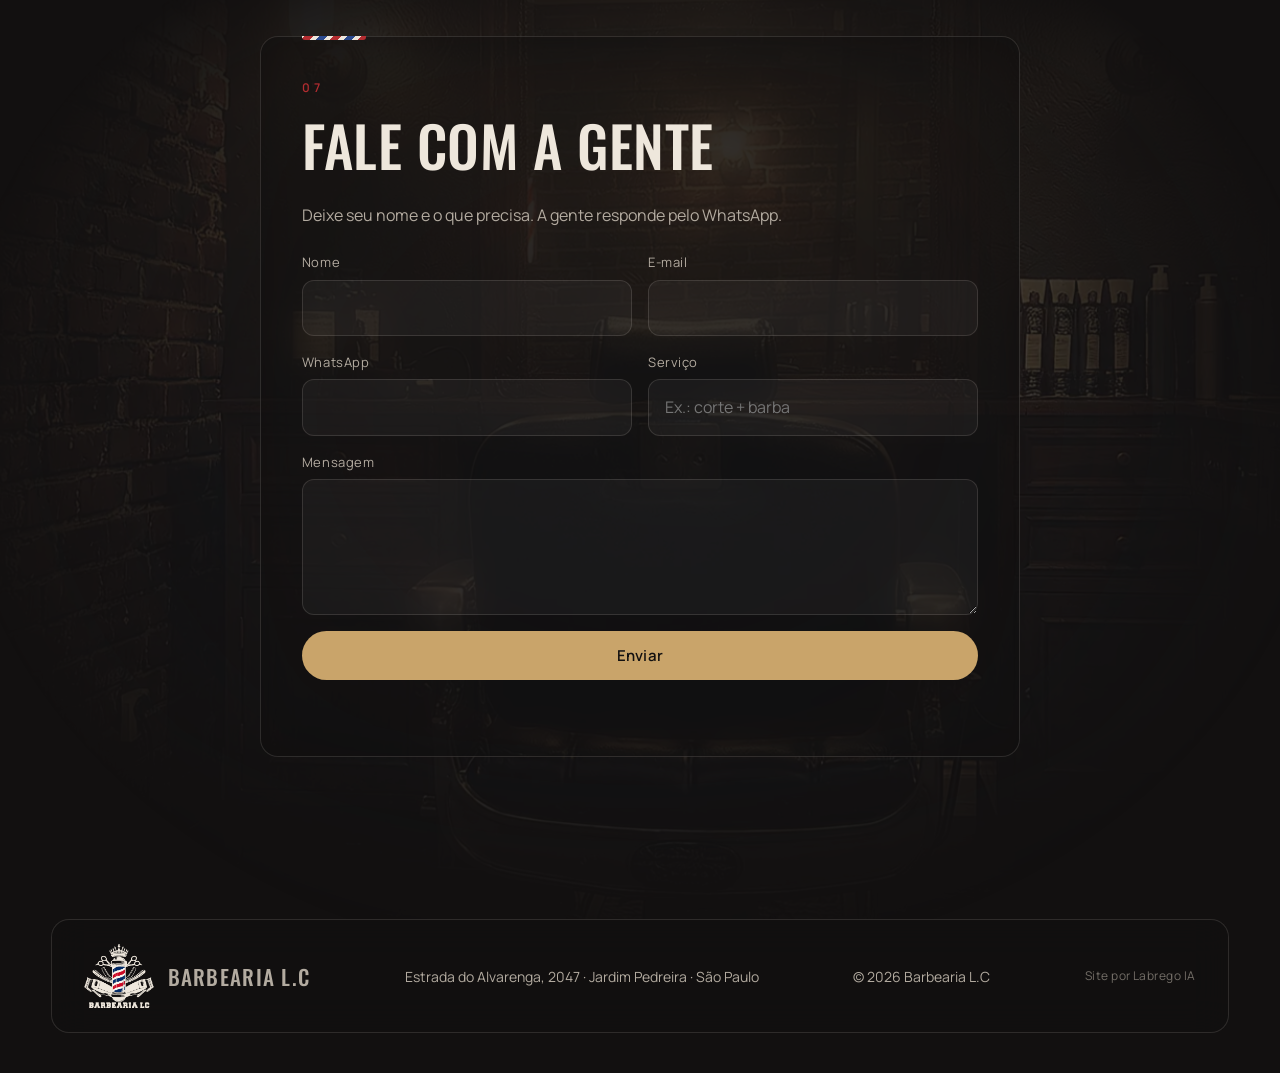
==== commit 3410dff7: "Agenda online ligada ao Supabase (projeto barbearia-lc) Co-Authored-By: Claude Opus 5.5 <noreply@ant" ====
--- a/site/index.html
+++ b/site/index.html
@@ -273,7 +273,7 @@
   <svg viewBox="0 0 24 24" aria-hidden="true"><rect x="3" y="3" width="18" height="18" rx="5" fill="none" stroke="currentColor" stroke-width="2"/><circle cx="12" cy="12" r="4.2" fill="none" stroke="currentColor" stroke-width="2"/><circle cx="17.4" cy="6.6" r="1.3" fill="currentColor"/></svg>
 </a>
 
-<script src="config.js?v=1"></script>
+<script src="config.js?v=2"></script>
 <script src="app.js?v=1"></script>
 <script src="padrao.js?v=1"></script>
 </body>
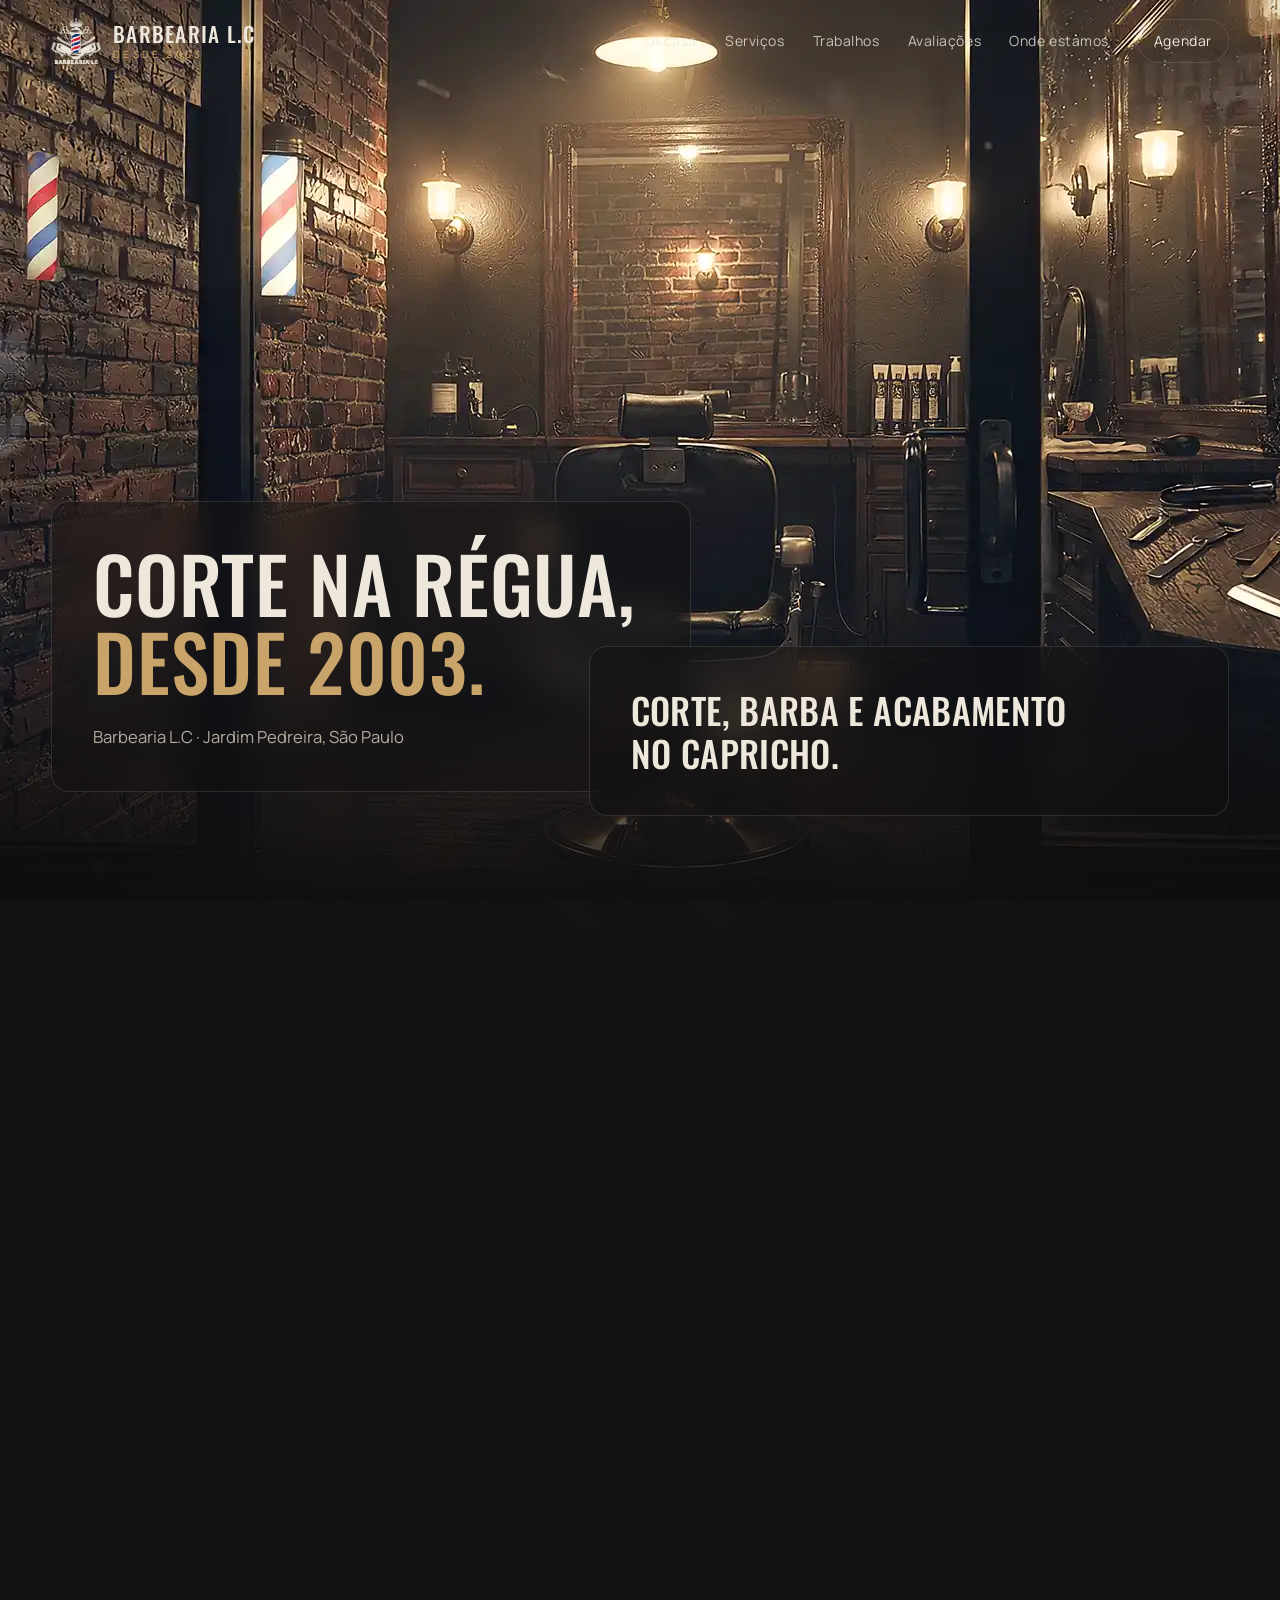
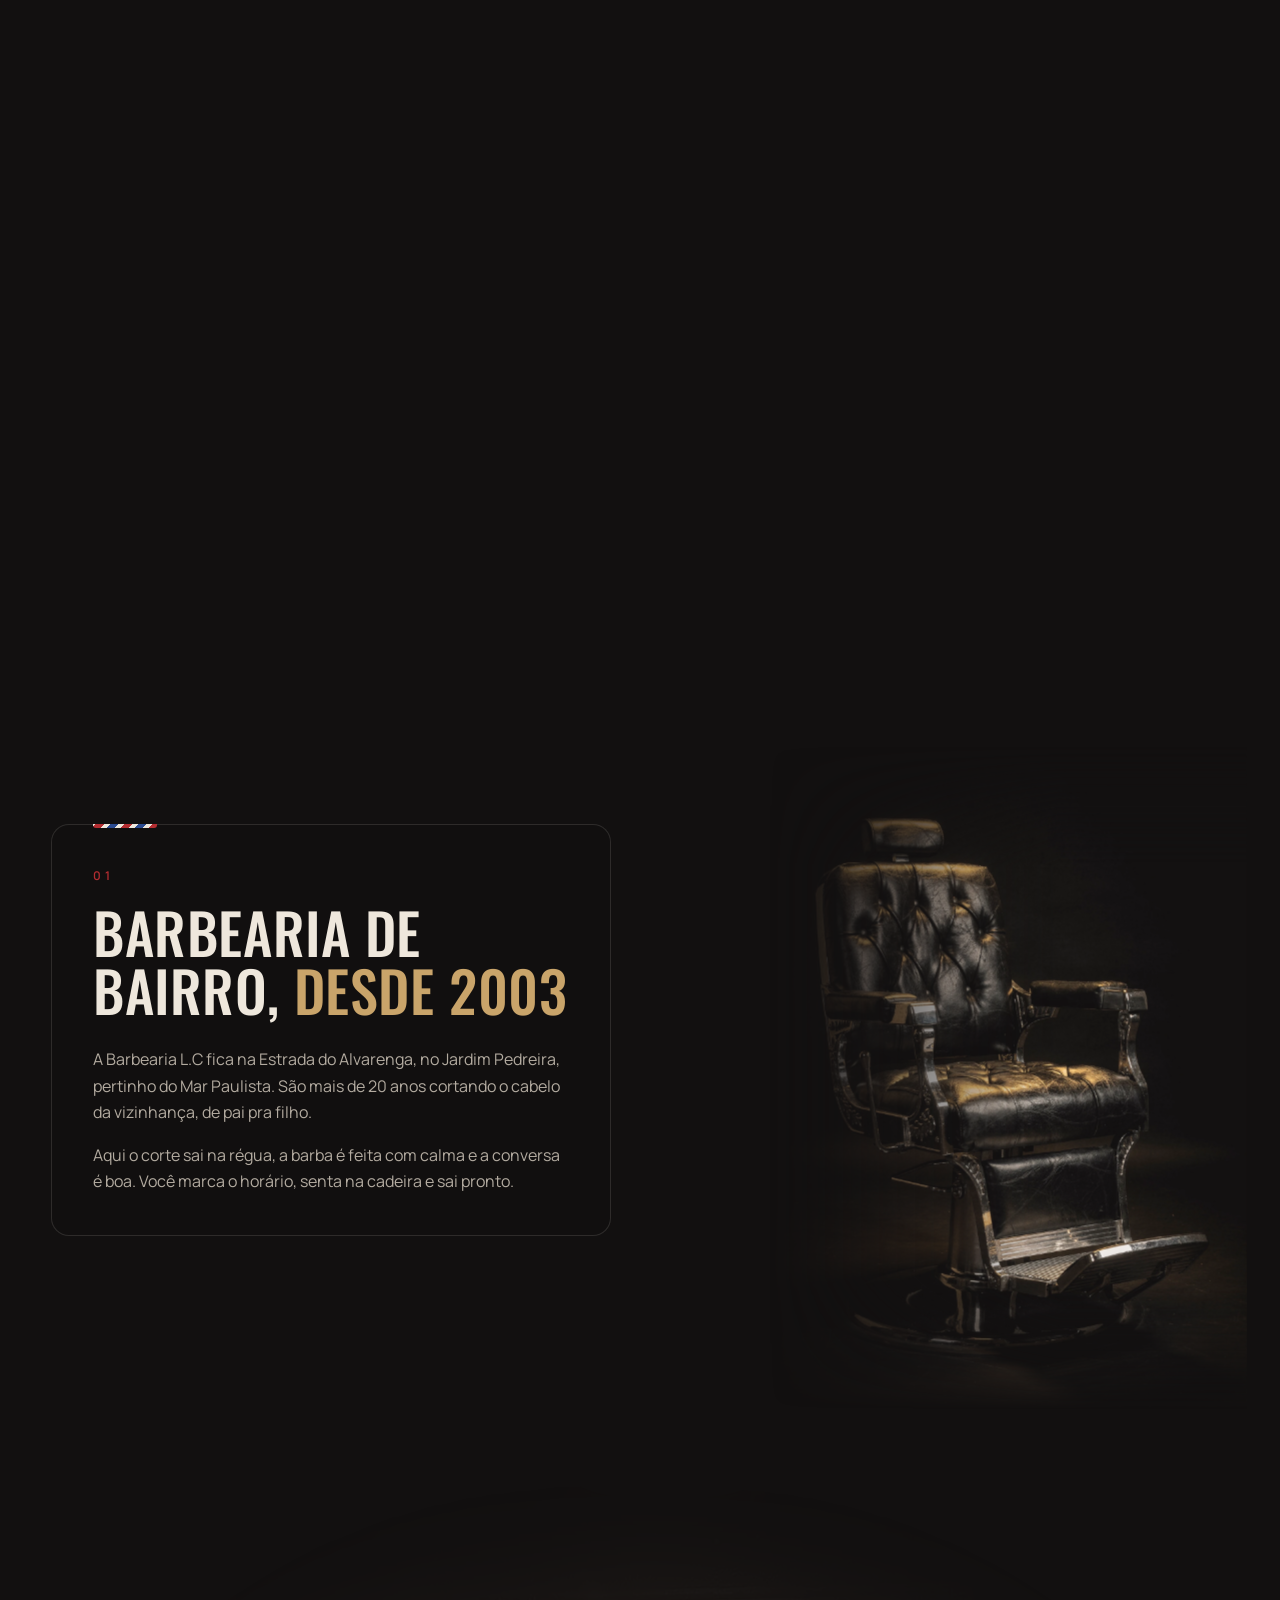
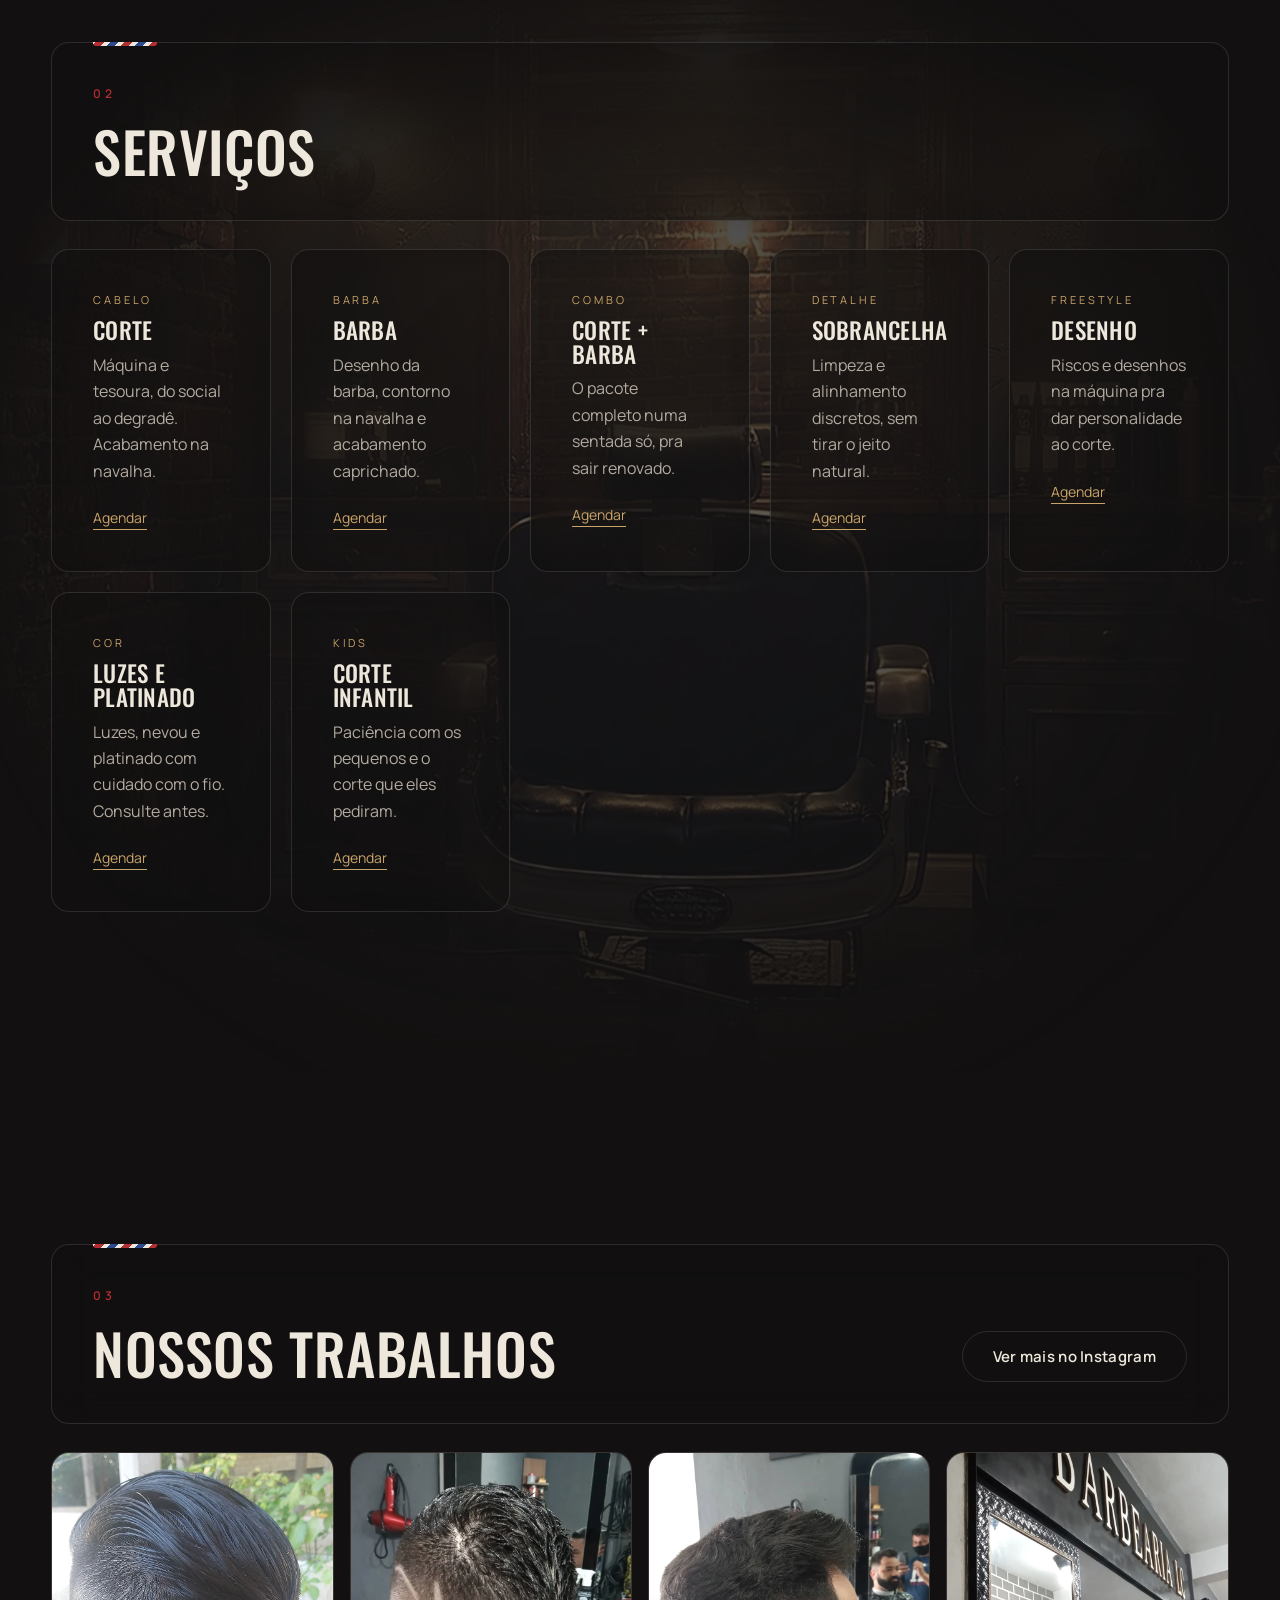
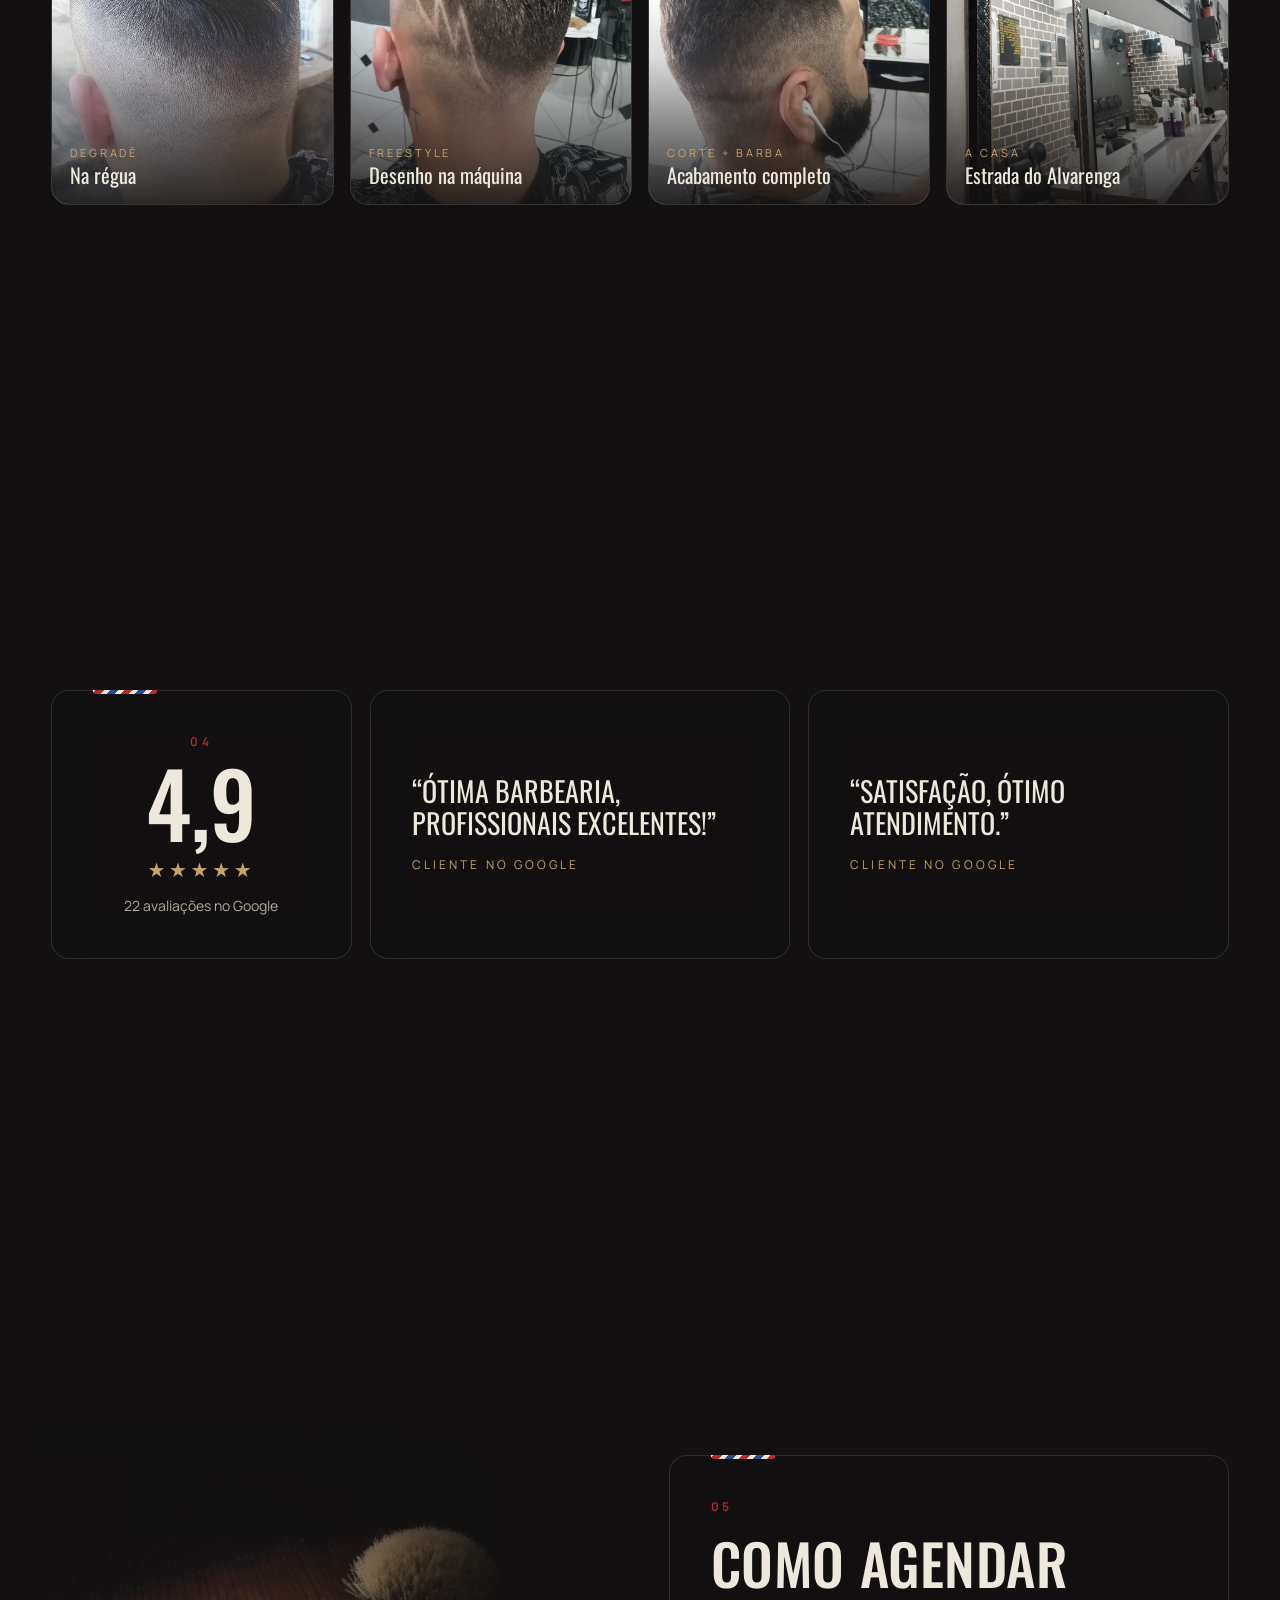
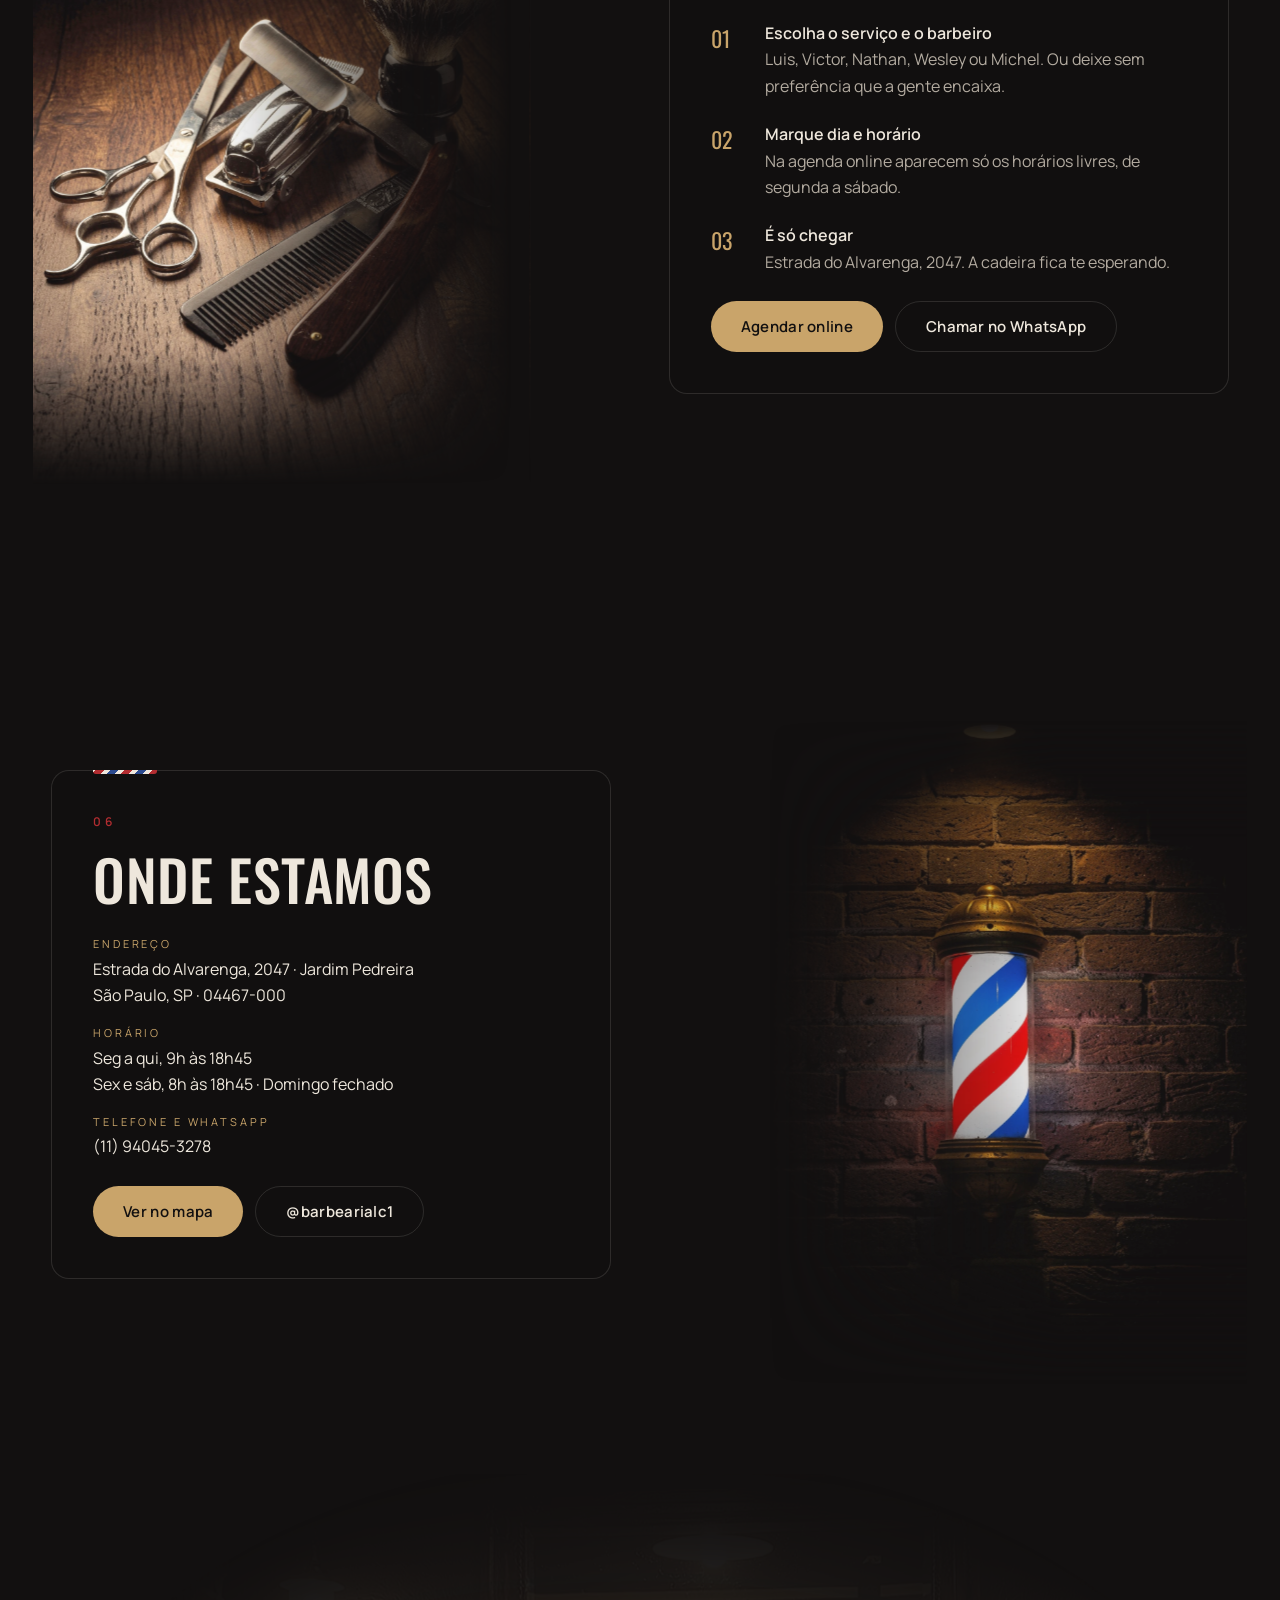
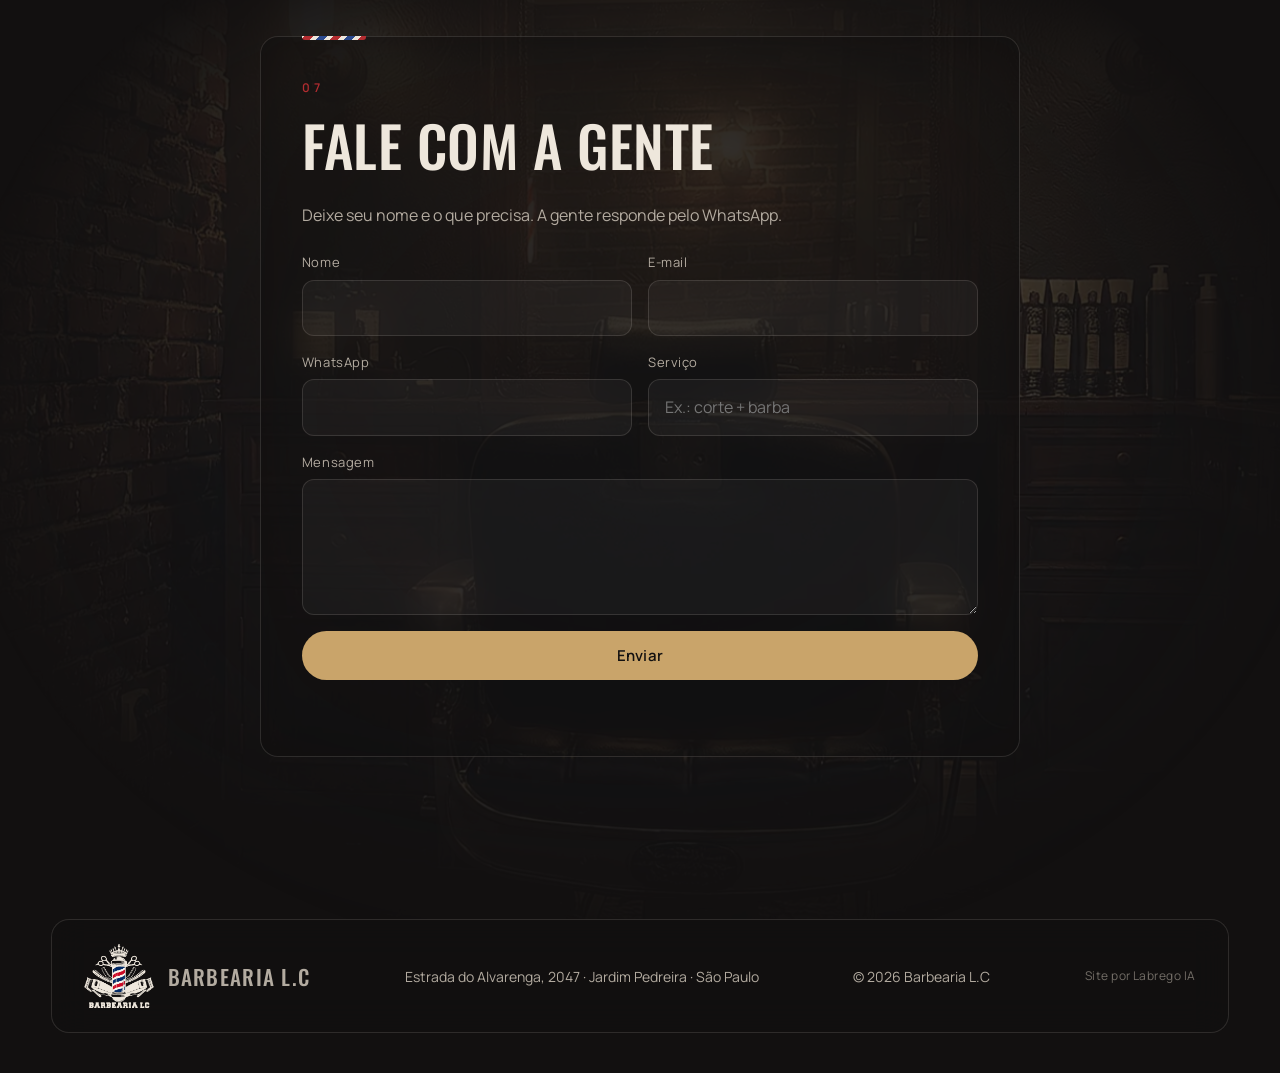
==== commit e96f41f4: "Agenda por barbeiro: Luis, Victor, Nathan, Wesley, Michel e opção sem preferência Co-Authored-By: Cl" ====
--- a/site/index.html
+++ b/site/index.html
@@ -187,7 +187,7 @@
         <span class="rotulo">05</span>
         <h2>Como agendar</h2>
         <ol class="passos">
-          <li><strong>Escolha o serviço</strong><span>Corte, barba, combo, sobrancelha, desenho, luzes ou infantil.</span></li>
+          <li><strong>Escolha o serviço e o barbeiro</strong><span>Luis, Victor, Nathan, Wesley ou Michel. Ou deixe sem preferência que a gente encaixa.</span></li>
           <li><strong>Marque dia e horário</strong><span>Na agenda online aparecem só os horários livres, de segunda a sábado.</span></li>
           <li><strong>É só chegar</strong><span>Estrada do Alvarenga, 2047. A cadeira fica te esperando.</span></li>
         </ol>
